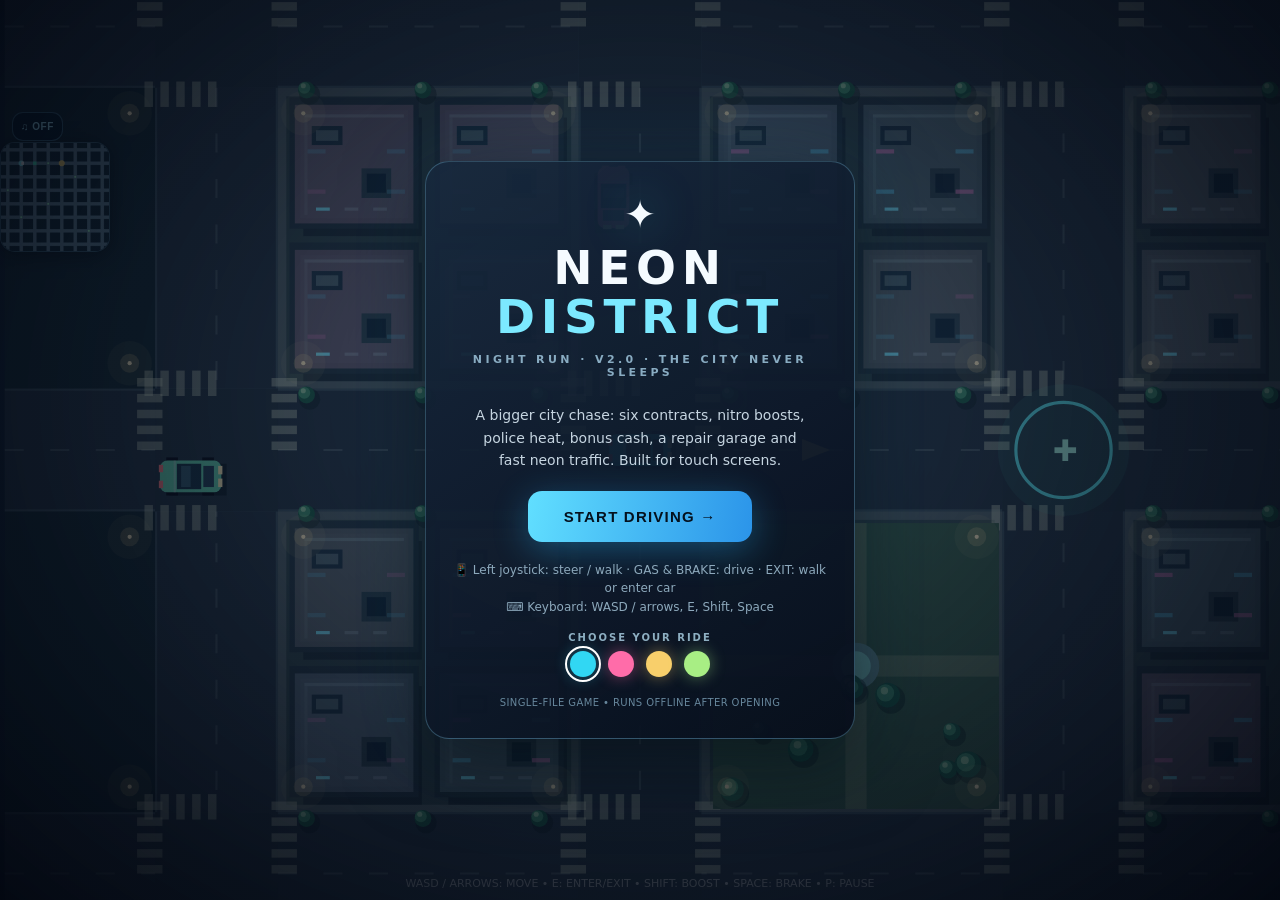
==== arcade/neon-district-v2.html @ 355a5d8c "Add playable Neon District Night Run v2 mobile game" ====
<!DOCTYPE html>
<html lang="en">
<head>
<meta charset="utf-8"><meta name="viewport" content="width=device-width,initial-scale=1,maximum-scale=1,user-scalable=no,viewport-fit=cover"><meta name="theme-color" content="#0a101d">
<title>NEON DISTRICT 2 · NIGHT RUN — Play Online</title>
<style>
:root{--cyan:#7ce9ff;--gold:#ffd27b;--line:rgba(190,230,255,.24)}*{box-sizing:border-box}html,body{margin:0;width:100%;height:100%;overflow:hidden;background:#090f19;color:#f5fbff;font:500 14px system-ui,-apple-system,BlinkMacSystemFont,"Segoe UI",sans-serif;touch-action:none;overscroll-behavior:none}canvas{position:fixed;inset:0;width:100%;height:100%;display:block;touch-action:none}#shade{position:fixed;inset:0;background:radial-gradient(ellipse at 50% 44%,rgba(20,40,70,.33),rgba(2,6,15,.94));z-index:20;display:grid;place-items:center;padding:24px}#panel{width:min(430px,100%);text-align:center;padding:30px 25px;background:linear-gradient(145deg,rgba(23,41,61,.94),rgba(7,14,27,.95));border:1px solid rgba(138,218,255,.27);border-radius:24px;box-shadow:0 20px 80px #0009,0 0 80px #2bbdff1b}#emblem{font-size:39px;filter:drop-shadow(0 0 22px #26d6ff88)}h1{font-size:clamp(32px,6vw,47px);letter-spacing:.12em;margin:6px -8px 2px;line-height:1.05;font-weight:900}h1 span{color:var(--cyan)}#tagline{font-size:11px;letter-spacing:.31em;color:#89acc2;font-weight:800;margin-top:12px}#desc{font-size:14px;line-height:1.6;color:#c6d5e1;margin:25px auto 19px;max-width:340px}.primary{appearance:none;border:0;border-radius:14px;background:linear-gradient(100deg,#61dfff,#2b94e9);color:#04111e;font-weight:900;letter-spacing:.08em;font-size:15px;padding:17px 36px;min-width:210px;box-shadow:0 8px 35px #26b7fd55;cursor:pointer}.primary:active{transform:scale(.98)}#help{font-size:12px;color:#8da9bc;margin:19px auto 0;line-height:1.55}.hidden{display:none!important}#hud{position:fixed;z-index:5;top:max(12px,env(safe-area-inset-top));left:max(12px,env(safe-area-inset-left));right:max(12px,env(safe-area-inset-right));pointer-events:none;display:flex;justify-content:space-between;align-items:flex-start;gap:10px}.glass{background:rgba(7,16,31,.73);border:1px solid rgba(145,207,245,.22);box-shadow:0 5px 25px #0005;backdrop-filter:blur(10px);-webkit-backdrop-filter:blur(10px);border-radius:13px}.hud-left{padding:12px 15px;min-width:195px;max-width:min(340px,70vw)}.tiny{color:#79a5bb;font-size:9px;letter-spacing:.21em;font-weight:900}.mission{font-size:clamp(12px,3vw,16px);font-weight:850;margin-top:6px;letter-spacing:.005em;line-height:1.24}.detail{font-size:11px;color:#c1d3df;margin-top:5px;max-width:330px}.hud-right{display:flex;flex-direction:column;align-items:flex-end;gap:6px}.money{font-size:15px;font-weight:850;padding:10px 12px;white-space:nowrap}.money b{color:#86efb4}.meter{padding:8px 10px;white-space:nowrap;font-size:12px;font-weight:700}.stars{color:#ffca72;letter-spacing:2px}#pause{pointer-events:auto;cursor:pointer;padding:8px 10px;font-size:15px;color:white}.speed{position:fixed;pointer-events:none;z-index:4;left:50%;transform:translateX(-50%);bottom:max(16px,env(safe-area-inset-bottom));padding:8px 14px;text-align:center;min-width:85px}.speed strong{font-weight:900;font-size:21px}.speed small{color:#8cacbd;letter-spacing:.1em}.controls{position:fixed;z-index:8;inset:0;pointer-events:none}#stickWrap{pointer-events:auto;position:absolute;left:max(22px,env(safe-area-inset-left));bottom:calc(max(26px,env(safe-area-inset-bottom)) + 11px);width:clamp(108px,23vw,155px);height:clamp(108px,23vw,155px);border-radius:50%;border:2px solid #9bdcff55;background:radial-gradient(circle,#588caa40 0 20%,#14344e66 63%,#081e3488 100%);box-shadow:inset 0 0 18px #7cdfff15;touch-action:none}#knob{position:absolute;width:42%;height:42%;top:29%;left:29%;border-radius:50%;background:linear-gradient(140deg,#a9edffcc,#4fa3cb88);box-shadow:0 0 20px #4bd2fa44;border:1px solid #d1faff77;transform:translate(0,0);pointer-events:none}.buttons{position:absolute;right:max(18px,env(safe-area-inset-right));bottom:calc(max(23px,env(safe-area-inset-bottom)) + 6px);display:grid;grid-template-columns:repeat(2,69px);grid-template-rows:repeat(2,69px);gap:12px;pointer-events:none}.ctrl{pointer-events:auto;touch-action:none;user-select:none;-webkit-user-select:none;border:1px solid #b0e6ff66;border-radius:50%;background:#142b43d9;color:#eafaff;font-size:11px;letter-spacing:.04em;font-weight:900;box-shadow:inset 0 0 18px #7ee6ff1a,0 6px 20px #0007}.ctrl:active,.ctrl.down{background:#49c3ffba;color:#082033;transform:scale(.95)}#gas{background:linear-gradient(135deg,#66ecaf,#169b83);color:#042b25;grid-column:2;grid-row:2}#brake{grid-column:1;grid-row:2}#act{grid-column:1;grid-row:1}#boost{grid-column:2;grid-row:1;background:#6653aecc}#toast{position:fixed;z-index:11;left:50%;top:28%;transform:translate(-50%,-20px);background:#102945f2;color:#e4faff;border:1px solid #7ddfffb0;border-radius:15px;padding:13px 23px;text-align:center;font-weight:900;font-size:17px;pointer-events:none;opacity:0;transition:opacity .25s,transform .25s;min-width:180px;max-width:86vw;box-shadow:0 12px 45px #000a}#toast.show{opacity:1;transform:translate(-50%,0)}#minimap{position:fixed;z-index:5;right:max(12px,env(safe-area-inset-right));top:calc(max(12px,env(safe-area-inset-top)) + 130px);width:110px;height:110px;background:#0d1d2beb;border:1px solid #86cce961;border-radius:15px;box-shadow:0 3px 20px #0008;pointer-events:none}#credit{font-size:10px;color:#67879c;letter-spacing:.04em;margin-top:20px}.desktopHint{position:fixed;z-index:3;bottom:10px;left:50%;transform:translateX(-50%);color:#fff8;font-size:11px;white-space:nowrap;pointer-events:none}@media(hover:hover) and (pointer:fine){.controls{opacity:.27;transition:opacity .2s}.controls:hover{opacity:1}.desktopHint{display:block}}@media(hover:none){.desktopHint{display:none}}@media(max-height:530px){.hud-left{padding:8px 11px}.detail{display:none}#minimap{width:80px;height:80px;top:80px}.buttons{grid-template-columns:repeat(2,57px);grid-template-rows:repeat(2,57px);gap:9px}#stickWrap{width:110px;height:110px}.speed{bottom:10px}.money{padding:6px 9px}.meter{padding:5px 8px}}@media(max-width:380px){#minimap{width:85px;height:85px}.buttons{grid-template-columns:repeat(2,60px);grid-template-rows:repeat(2,60px)}}

.car-options{margin:16px auto 8px;display:flex;flex-direction:column;align-items:center;gap:8px}.car-options span{font-weight:850;letter-spacing:.2em;color:#8eafc2;font-size:10px}#cars{display:flex;gap:12px;justify-content:center}.car-option{border:3px solid transparent;background:var(--car);width:26px;height:26px;border-radius:50%;cursor:pointer;box-shadow:0 0 16px color-mix(in srgb,var(--car),transparent 55%)}.car-option.selected{outline:2px solid white;outline-offset:3px}#audio{position:fixed;z-index:13;left:max(12px,env(safe-area-inset-left));top:calc(max(12px,env(safe-area-inset-top)) + 100px);background:#071a2acb;color:#a6eaff;border:1px solid #85d9fb66;border-radius:11px;padding:8px;font-size:10px;letter-spacing:.05em;font-weight:900;cursor:pointer}#garageTip{position:fixed;display:none;z-index:6;bottom:max(165px,env(safe-area-inset-bottom));left:50%;transform:translateX(-50%);padding:9px 14px;color:#b6fce9;font-size:11px;font-weight:850;pointer-events:none;white-space:nowrap}.nitro{padding:8px 9px;width:112px}.bar-label{font-size:9px;font-weight:900;display:flex;justify-content:space-between;color:#a9d8fb}.bar-shell{margin-top:5px;width:100%;height:7px;background:#162d42;border-radius:10px;overflow:hidden}#nitrobar{width:100%;height:100%;background:linear-gradient(90deg,#39d8ff,#a394ff);border-radius:10px;box-shadow:0 0 8px #56e5ff66}@media(max-height:530px){#audio{top:70px}.nitro{padding:5px 8px}#garageTip{bottom:110px}}@media(max-width:390px){.hud-left{min-width:150px}.nitro{width:90px}.money{font-size:12px}}
#panel{max-height:calc(100dvh - 26px);overflow:auto;overscroll-behavior:contain}@media(max-height:530px){#shade{padding:8px}#panel{padding:12px 18px;border-radius:16px;width:min(560px,92vw)}#emblem{font-size:20px}h1{font-size:29px;margin:3px 0 0}#tagline{font-size:9px;margin-top:4px}.car-options{margin:6px auto 2px;gap:4px}#desc{font-size:11px;line-height:1.35;margin:7px auto}#help{display:none}#credit{display:none}.primary{padding:10px 26px;min-width:160px;font-size:13px}}
</style>
</head>
<body>
<canvas id="game" aria-label="Top-down playable open city game"></canvas><canvas id="minimap" width="180" height="180" aria-hidden="true"></canvas>
<div id="hud" class="hidden"><div class="glass hud-left"><div class="tiny">⚡ NEON DISTRICT · CHAPTER 01</div><div id="mission" class="mission">Find the first drop</div><div id="detail" class="detail">Follow the glowing waypoint</div></div><div class="hud-right"><div class="glass money">CREDITS <b id="money">$0000</b></div><div class="glass meter">♥ <span id="health">100</span> &nbsp; <span id="wanted" class="stars">☆☆☆</span></div><div class="glass nitro"><div class="bar-label">NITRO <span id="nitrotext">100%</span></div><div class="bar-shell"><div id="nitrobar"></div></div></div><button id="pause" class="glass" title="Pause game">Ⅱ</button></div></div>
<div id="controlArea" class="controls hidden"><div id="stickWrap"><div id="knob"></div></div><div class="buttons"><button class="ctrl" id="act">EXIT</button><button class="ctrl" id="boost">BOOST</button><button class="ctrl" id="brake">BRAKE</button><button class="ctrl" id="gas">GAS</button></div></div>
<div id="speed" class="glass speed hidden"><strong id="speednum">0</strong> <small id="speedunit">KM/H</small></div><div id="toast"></div><div class="glass" id="garageTip">🔧 REPAIR GARAGE · STOP HERE · $125</div><button id="audio" aria-label="Toggle sound">♫ OFF</button>
<div id="shade"><div id="panel"><div id="emblem">✦</div><h1>NEON <span>DISTRICT</span></h1><div id="tagline">NIGHT RUN · V2.0 · THE CITY NEVER SLEEPS</div><div id="desc">A bigger city chase: six contracts, nitro boosts, police heat, bonus cash, a repair garage and fast neon traffic. Built for touch screens.</div><button id="play" class="primary">START DRIVING →</button><div id="help">📱 Left joystick: steer / walk · GAS & BRAKE: drive · EXIT: walk or enter car<br>⌨️ Keyboard: WASD / arrows, E, Shift, Space</div><div class="car-options"><span>CHOOSE YOUR RIDE</span><div id="cars"><button type="button" class="car-option selected" data-car="#31d7f3" style="--car:#31d7f3" aria-label="Cyan car"></button><button type="button" class="car-option" data-car="#ff6ca9" style="--car:#ff6ca9" aria-label="Pink car"></button><button type="button" class="car-option" data-car="#f8cf6b" style="--car:#f8cf6b" aria-label="Gold car"></button><button type="button" class="car-option" data-car="#a8ee84" style="--car:#a8ee84" aria-label="Green car"></button></div></div><div id="credit">SINGLE-FILE GAME • RUNS OFFLINE AFTER OPENING</div></div></div>
<div class="desktopHint">WASD / ARROWS: MOVE • E: ENTER/EXIT • SHIFT: BOOST • SPACE: BRAKE • P: PAUSE</div>
<script>
(()=>{'use strict';
const cv=document.getElementById('game'),ctx=cv.getContext('2d',{alpha:false}),mini=document.getElementById('minimap'),mc=mini.getContext('2d');
const $=id=>document.getElementById(id);const TAU=Math.PI*2,ROAD=116,SPACING=400,WORLD=3200;const clamp=(v,a,b)=>Math.max(a,Math.min(b,v));const dist=(a,b)=>Math.hypot(a.x-b.x,a.y-b.y);const rand=(a,b)=>a+Math.random()*(b-a);
let vw=1,vh=1,dpr=1,playing=false,paused=true,lastTime=0,total=0,toastTimer=0;const cam={x:0,y:0,zoom:1};
function resize(){vw=innerWidth;vh=innerHeight;dpr=Math.min(devicePixelRatio||1,2);cv.width=Math.round(vw*dpr);cv.height=Math.round(vh*dpr);ctx.setTransform(dpr,0,0,dpr,0,0);cam.zoom=clamp(Math.min(vw/660,vh/730),.59,1.05);if(vw>800)cam.zoom=clamp(vh/850,.8,1.2)}
addEventListener('resize',resize,{passive:true});resize();
// The city is a deterministic grid of lots, interchanges and public parks.
let seed=30429;function sr(){seed=(seed*1664525+1013904223)>>>0;return seed/4294967296}const blocks=[],trees=[],lamps=[],parks=[];
for(let i=0;i<7;i++)for(let j=0;j<7;j++){
 const x=256+400*i+13,y=256+400*j+13,wide=270;
 if((i+j*3)%11===4){parks.push({x,y,w:wide,h:wide});for(let t=0;t<10;t++)trees.push({x:x+17+sr()*(wide-34),y:y+17+sr()*(wide-34),r:7+sr()*6});continue}
 for(let a=0;a<2;a++)for(let b=0;b<2;b++){let bx=x+a*137+5,by=y+b*137+5;const w=112,h=112;blocks.push({x:bx,y:by,w,h,ht:40+sr()*90,color:Math.floor(sr()*4),roof:sr(),name:(i+j)%3});}
 for(let a=0;a<3;a++){let xx=x+16+a*110;trees.push({x:xx,y:y-9,r:8});trees.push({x:xx,y:y+wide+9,r:8})}
}
for(let i=0;i<8;i++)for(let j=0;j<8;j++){let x=200+400*i,y=200+400*j;for(let ax of [-82,82])for(let ay of [-82,82])lamps.push({x:x+ax,y:y+ay});}
const player={x:600,y:600,a:0,v:0,foot:false,health:100,credits:0,wanted:0,carColor:'#31d7f3',hitAt:-10,nitro:100,repairAt:-50};
const traffic=[];const colors=['#f7b76f','#8d9dff','#ed639a','#66d5b1','#dae3f3','#b5c9ea'];
for(let i=0;i<27;i++){let vertical=i%2===0,track=Math.floor(sr()*8),lane=(i%4<2?-25:25),dir=(i%4===0||i%4===3)?1:-1;
 traffic.push({x:vertical?200+400*track+lane:sr()*WORLD,y:vertical?sr()*WORLD:200+400*track+lane,vertical,dir,spd:75+sr()*62,color:colors[i%colors.length]});}
const cops=[];let stage=0,missionTimer=0,finished=false;let shakes=0,nightPhase=0;const garage={x:1000,y:600};const cashDrops=[{x:1400,y:600,value:90},{x:2200,y:1000,value:110},{x:1400,y:1800,value:140},{x:600,y:2200,value:140},{x:2600,y:2600,value:200},{x:200,y:1400,value:100}];let audioOn=false,actx=null;function sfx(freq=540,dur=.10,type='sine'){if(!audioOn)return;try{actx=actx||new (window.AudioContext||window.webkitAudioContext)();const o=actx.createOscillator(),g=actx.createGain();o.type=type;o.frequency.setValueAtTime(freq,actx.currentTime);o.frequency.exponentialRampToValueAtTime(Math.max(60,freq*.65),actx.currentTime+dur);g.gain.setValueAtTime(.07,actx.currentTime);g.gain.exponentialRampToValueAtTime(.001,actx.currentTime+dur);o.connect(g);g.connect(actx.destination);o.start();o.stop(actx.currentTime+dur)}catch(e){audioOn=false}}
const tasks=[
 {x:1800,y:600,title:'01 · THE FIRST DROP',description:'Reach the glowing package · +$250',reward:250},
 {x:2600,y:1800,title:'02 · CROSS-TOWN RUN',description:'Drive to the eastern exchange · +$500',reward:500},
 {x:1000,y:2600,title:'03 · HOT DELIVERY',description:'Police alerted! Reach the south docks · +$1,000',reward:1000},
 {x:200,y:1800,title:'04 · UNDER THE RADAR',description:'Cut across town and evade patrols · +$900',reward:900},
 {x:2600,y:2600,title:'05 · FINAL PICKUP',description:'Risky late-night cargo · +$1,500',reward:1500},
 {x:600,y:600,title:'06 · HOME SAFE',description:'Bring everything back to your safehouse · +$2,500',reward:2500}
];
const input={x:0,y:0,gas:false,brake:false,boost:false,act:false};const keys={};let stickPointer=null;
function steer(){return clamp(input.x+Number(!!(keys.d||keys.ArrowRight))-Number(!!(keys.a||keys.ArrowLeft)),-1,1)}
function forward(){return clamp(-input.y+Number(!!(keys.w||keys.ArrowUp))-Number(!!(keys.s||keys.ArrowDown)),-1,1)}
function interact(){if(!playing||paused||finished)return;if(!player.foot){if(Math.abs(player.v)>50){showToast('Slow down to exit the car');return}player.foot=true;player.x=clamp(player.x+Math.cos(player.a+Math.PI/2)*37,12,WORLD-12);player.y=clamp(player.y+Math.sin(player.a+Math.PI/2)*37,12,WORLD-12);showToast('Walking mode · press ENTER to drive')}else{if(dist(player,parkedCar)<75){player.foot=false;player.x=parkedCar.x;player.y=parkedCar.y;player.a=parkedCar.a;player.v=0;showToast('Back behind the wheel')}else showToast('Move closer to your car')}}
const parkedCar={x:player.x,y:player.y,a:player.a};
function bindHold(id,key){const el=$(id);el.addEventListener('pointerdown',e=>{e.preventDefault();el.setPointerCapture(e.pointerId);input[key]=true;el.classList.add('down')});for(const evt of ['pointerup','pointercancel','lostpointercapture'])el.addEventListener(evt,()=>{input[key]=false;el.classList.remove('down')})}
bindHold('gas','gas');bindHold('brake','brake');bindHold('boost','boost');$('act').addEventListener('pointerdown',e=>{e.preventDefault();interact()});document.querySelectorAll('.car-option').forEach(b=>b.addEventListener('click',()=>{player.carColor=b.dataset.car;document.querySelectorAll('.car-option').forEach(x=>x.classList.toggle('selected',x===b));sfx(780,.08)}));$('audio').addEventListener('click',()=>{audioOn=!audioOn;$('audio').textContent=audioOn?'♫ ON':'♫ OFF';if(audioOn)sfx(740,.12)});
const stick=$('stickWrap'),knob=$('knob');function updateStick(e){let rect=stick.getBoundingClientRect(),rx=(e.clientX-(rect.left+rect.width/2))/(rect.width*.34),ry=(e.clientY-(rect.top+rect.height/2))/(rect.height*.34),m=Math.max(1,Math.hypot(rx,ry));input.x=rx/m;input.y=ry/m;knob.style.transform=`translate(${input.x*rect.width*.28}px,${input.y*rect.height*.28}px)`}
stick.addEventListener('pointerdown',e=>{e.preventDefault();stickPointer=e.pointerId;stick.setPointerCapture(e.pointerId);updateStick(e)});stick.addEventListener('pointermove',e=>{if(stickPointer===e.pointerId)updateStick(e)});function releaseStick(e){if(stickPointer!==e.pointerId)return;stickPointer=null;input.x=input.y=0;knob.style.transform='translate(0,0)'}stick.addEventListener('pointerup',releaseStick);stick.addEventListener('pointercancel',releaseStick);stick.addEventListener('lostpointercapture',releaseStick);
addEventListener('keydown',e=>{if(['ArrowDown','ArrowUp','ArrowLeft','ArrowRight','Space'].includes(e.code))e.preventDefault();if(!keys[e.key]&&(e.key.toLowerCase()==='e'))interact();if(!keys[e.key]&&(e.key.toLowerCase()==='p'||e.key==='Escape'))togglePause();keys[e.key]=true;keys[e.key.toLowerCase()]=true});addEventListener('keyup',e=>{keys[e.key]=false;keys[e.key.toLowerCase()]=false});addEventListener('blur',()=>{for(let key in keys)keys[key]=false;input.gas=input.brake=input.boost=false;document.querySelectorAll('.ctrl').forEach(x=>x.classList.remove('down'))});
function showToast(s){const t=$('toast');t.textContent=s;t.classList.add('show');toastTimer=2.5}
function setPanel(title,desc,button){$('shade').classList.remove('hidden');$('panel').querySelector('h1').innerHTML=title;$('desc').textContent=desc;$('play').textContent=button;}
function togglePause(){if(!playing||finished)return;paused=!paused;if(paused){setPanel('CITY <span>PAUSED</span>','Take a break. Your city is right where you left it.','RESUME →')}else $('shade').classList.add('hidden')}
$('pause').addEventListener('click',togglePause);$('play').addEventListener('click',()=>{if(!playing||finished){reset()}paused=false;playing=true;$('shade').classList.add('hidden');$('hud').classList.remove('hidden');$('controlArea').classList.remove('hidden');$('speed').classList.remove('hidden');showToast('Night Run! Grab cash, avoid cops, follow the beacon');sfx(880,.12);lastTime=performance.now()});
function reset(){Object.assign(player,{x:600,y:600,a:0,v:0,foot:false,health:100,credits:0,wanted:0,hitAt:-10,nitro:100,repairAt:-50});cashDrops.forEach(c=>c.taken=false);Object.assign(parkedCar,{x:600,y:600,a:0});stage=0;finished=false;missionTimer=0;total=0;cops.length=0;refreshHUD()}
function rectHit(x,y,r=13){if(x<16||y<16||x>WORLD-16||y>WORLD-16)return true;for(const b of blocks)if(x+r>b.x&&x-r<b.x+b.w&&y+r>b.y&&y-r<b.y+b.h)return true;return false}
function moveEntity(o,nx,ny,r){const movedX=!rectHit(nx,o.y,r),movedY=!rectHit(movedX?nx:o.x,ny,r);if(movedX)o.x=nx;if(movedY)o.y=ny;return movedX&&movedY}
function hit(dmg){if(total-player.hitAt<1.6)return;player.hitAt=total;player.health=Math.max(0,player.health-dmg);player.wanted=Math.max(player.wanted,1);shakes=10;showToast('Collision! −'+dmg+' health');sfx(130,.22,'sawtooth');if(navigator.vibrate)navigator.vibrate(60);if(player.health<=0)endGame(false)}
function callCops(){if(cops.length)return;for(let i=0;i<3;i++){let a=(i/3)*TAU+2,cx=clamp(player.x+Math.cos(a)*350,70,WORLD-70),cy=clamp(player.y+Math.sin(a)*350,70,WORLD-70);cops.push({x:cx,y:cy,a:a+Math.PI,v:0,blink:i})}showToast('🚨 Patrols are searching for you!')}
function wrapAngle(a){return Math.atan2(Math.sin(a),Math.cos(a))}
function update(dt){total+=dt;if(toastTimer>0){toastTimer-=dt;if(toastTimer<=0)$('toast').classList.remove('show')}
 const boost=(input.boost||keys.Shift)&&!player.foot&&player.nitro>2;const accel=boost?890:540;if(boost){player.nitro=Math.max(0,player.nitro-34*dt)}else{player.nitro=Math.min(100,player.nitro+10*dt)}
 if(!player.foot){
  let fwd=(input.gas?1:0)-(input.brake?1:0)+(keys.w||keys.ArrowUp?1:0)-(keys.s||keys.ArrowDown?1:0);fwd=clamp(fwd,-1,1);
  if(fwd!==0)player.v+=fwd*accel*dt;else player.v*=Math.exp(-2.4*dt);
  if(keys[' ']||keys.Space){player.v*=Math.exp(-7*dt)}
  player.v=clamp(player.v,-210,boost?760:540);if(Math.abs(player.v)<1)player.v=0;
  let steerAmount=steer();player.a+=steerAmount*clamp(Math.abs(player.v)/140,.0,1)*2.1*dt*(player.v>=0?1:-1);
  const before={x:player.x,y:player.y};let ok=moveEntity(player,player.x+Math.cos(player.a)*player.v*dt,player.y+Math.sin(player.a)*player.v*dt,19);
  if(!ok){if(Math.abs(player.v)>135)hit(Math.min(28,Math.ceil(Math.abs(player.v)/23)));player.v*=-.16}
  parkedCar.x=player.x;parkedCar.y=player.y;parkedCar.a=player.a;
 }else{
  let dx=steer(),dy=forward(),m=Math.hypot(dx,dy);if(m>1){dx/=m;dy/=m}let pace=(keys.Shift?265:185)*dt;moveEntity(player,player.x+dx*pace,player.y-dy*pace,10);if(m>.12)player.a=Math.atan2(-dy,dx);
 }
 for(const car of traffic){const v=car.spd*dt*car.dir;if(car.vertical){car.y+=v;if(car.y>WORLD+60)car.y=-60;if(car.y<-60)car.y=WORLD+60}else{car.x+=v;if(car.x>WORLD+60)car.x=-60;if(car.x<-60)car.x=WORLD+60}if(dist(player,car)<(player.foot?23:35)){if(!player.foot){player.v*=.64;player.wanted=Math.min(3,player.wanted+1);hit(10)}else{hit(8)}}}
 // Patrol cars follow the road network approximately, with a limited steering rate.
 if(player.wanted>0){missionTimer+=dt;if(stage>=2||player.wanted>=2)callCops();for(const cp of cops){let da=Math.atan2(player.y-cp.y,player.x-cp.x),angleDiff=wrapAngle(da-cp.a);cp.a+=clamp(angleDiff,-1.6*dt,1.6*dt);cp.v=clamp(cp.v+320*dt,0,340);let nx=cp.x+Math.cos(cp.a)*cp.v*dt,ny=cp.y+Math.sin(cp.a)*cp.v*dt; if(!moveEntity(cp,nx,ny,17)){cp.a+=.9;cp.v*=.6}if(dist(player,cp)<38){hit(9);player.v*=.76} }
  if(stage!==2&&missionTimer>18){player.wanted=Math.max(0,player.wanted-1);missionTimer=0;if(!player.wanted)cops.length=0}
 }
 const task=tasks[stage];if(task&&dist(player,task)<(player.foot?60:85)){
   if(stage===2){player.wanted=Math.max(2,player.wanted);if(cops.length===0)callCops()}
   player.credits+=task.reward;stage++;missionTimer=0;
   if(stage===2){player.wanted=2;callCops()}
   showToast('✓ DELIVERY COMPLETE · +$'+task.reward.toLocaleString());if(navigator.vibrate)navigator.vibrate([35,45,35]);
   sfx(920,.20);if(stage>=tasks.length){endGame(true)}
 }
 // Extra cash pickups and the automatic repair stop are intentionally on reachable roads.
 for(const drop of cashDrops){if(!drop.taken&&dist(player,drop)<45){drop.taken=true;player.credits+=drop.value;showToast('BONUS CASH +$'+drop.value);sfx(1200,.16)}}
 const atGarage=dist(player,garage)<85&&!player.foot;const garageTip=$('garageTip');garageTip.style.display=atGarage&&player.health<95?'block':'none';if(atGarage&&Math.abs(player.v)<33&&player.health<95&&total-player.repairAt>15){if(player.credits>=125){player.credits-=125;player.health=Math.min(100,player.health+45);player.nitro=100;player.repairAt=total;showToast('🔧 REPAIRED +45 HP · NITRO REFILLED');sfx(850,.25)}else if(total-player.repairAt>40){player.repairAt=total;showToast('Repair costs $125 · earn more credits')}}
 // Smooth-follow camera, biased slightly in the travel direction.
 let ahead=player.foot?0:Math.min(95,Math.abs(player.v)*.2),tx=player.x+Math.cos(player.a)*ahead,ty=player.y+Math.sin(player.a)*ahead;
 cam.x+=(tx-cam.x)*Math.min(1,5*dt);cam.y+=(ty-cam.y)*Math.min(1,5*dt);
 refreshHUD();
}
function endGame(win){finished=true;paused=true;sfx(win?900:120,.50);try{const best=Number(localStorage.getItem('neondistrict_best')||0);if(player.credits>best)localStorage.setItem('neondistrict_best',String(player.credits))}catch(e){}setPanel(win?'MISSION <span>COMPLETE</span>':'CAR <span>WRECKED</span>',win?'You finished all six city jobs and earned $'+player.credits.toLocaleString()+'. Night Run completed!':'The chase caught up with you. You collected $'+player.credits.toLocaleString()+' before the run ended.','PLAY AGAIN →');$('hud').classList.add('hidden');$('controlArea').classList.add('hidden');$('speed').classList.add('hidden')}
function refreshHUD(){const t=tasks[stage];$('mission').textContent=t?t.title:'ALL MISSIONS COMPLETE';$('detail').textContent=t?t.description:'';$('money').textContent='$'+player.credits.toLocaleString().padStart(4,'0');$('health').textContent=player.health;$('wanted').textContent='★'.repeat(player.wanted)+'☆'.repeat(3-player.wanted);$('speednum').textContent=player.foot?'WALK':Math.round(Math.abs(player.v)*.3);$('speedunit').textContent=player.foot?'MODE':'KM/H';$('nitrobar').style.width=player.nitro.toFixed(1)+'%';$('nitrotext').textContent=Math.round(player.nitro)+'%';$('act').textContent=player.foot?'ENTER':'EXIT'}
function view(){ctx.setTransform(dpr,0,0,dpr,0,0);ctx.fillStyle='#142536';ctx.fillRect(0,0,vw,vh);ctx.translate(vw/2+(shakes?Math.sin(total*44)*shakes:0),vh/2+(shakes?Math.cos(total*39)*shakes:0));shakes=Math.max(0,shakes-.7);ctx.scale(cam.zoom,cam.zoom);ctx.translate(-cam.x,-cam.y)}
function visible(x,y,w=0,h=0,pad=200){let rx=(vw/2)/cam.zoom+pad,ry=(vh/2)/cam.zoom+pad;return x+w>cam.x-rx&&x<cam.x+rx&&y+h>cam.y-ry&&y<cam.y+ry}
function box(x,y,w,h,col){ctx.fillStyle=col;ctx.fillRect(x,y,w,h)}
function poly(points,color){ctx.fillStyle=color;ctx.beginPath();ctx.moveTo(points[0][0],points[0][1]);for(let i=1;i<points.length;i++)ctx.lineTo(points[i][0],points[i][1]);ctx.closePath();ctx.fill()}
function circle(x,y,r,c){ctx.beginPath();ctx.arc(x,y,r,0,TAU);ctx.fillStyle=c;ctx.fill()}
function background(){box(0,0,WORLD,WORLD,'#172d36');
 // Block-shaped pavement between arterial roads.
 for(let i=0;i<7;i++)for(let j=0;j<7;j++){let bx=257+400*i,by=257+400*j;if(!visible(bx,by,287,287))continue;box(bx,by,287,287,'#53656c');box(bx+9,by+9,269,269,'#344b51')}
 for(let i=0;i<8;i++){let x=200+400*i,y=x;if(visible(x-ROAD/2,0,ROAD,WORLD))box(x-ROAD/2,0,ROAD,WORLD,'#283847');if(visible(0,y-ROAD/2,WORLD,ROAD))box(0,y-ROAD/2,WORLD,ROAD,'#283847');
 ctx.strokeStyle='#8ea3aa4b';ctx.lineWidth=2;ctx.setLineDash([18,25]);if(visible(x-ROAD/2,0,ROAD,WORLD)){ctx.beginPath();ctx.moveTo(x,0);ctx.lineTo(x,WORLD);ctx.stroke()}if(visible(0,y-ROAD/2,WORLD,ROAD)){ctx.beginPath();ctx.moveTo(0,y);ctx.lineTo(WORLD,y);ctx.stroke()}ctx.setLineDash([]);
 // Road shoulders
 if(visible(x-ROAD/2,0,ROAD,WORLD)){box(x-ROAD/2,0,2,WORLD,'#7da0aa44');box(x+ROAD/2-2,0,2,WORLD,'#7da0aa44')}if(visible(0,y-ROAD/2,WORLD,ROAD)){box(0,y-ROAD/2,WORLD,2,'#7da0aa44');box(0,y+ROAD/2-2,WORLD,2,'#7da0aa44')}
 }
 for(let i=0;i<8;i++)for(let j=0;j<8;j++){let x=200+400*i,y=200+400*j;if(!visible(x-100,y-100,200,200))continue;
 box(x-ROAD/2,y-ROAD/2,ROAD,ROAD,'#263744');for(let k=-2;k<=2;k++){box(x-38+k*15,y-75,8,24,'#d9e4cc6b');box(x-38+k*15,y+52,8,24,'#d9e4cc6b');box(x-75,y-38+k*15,24,8,'#d9e4cc6b');box(x+52,y-38+k*15,24,8,'#d9e4cc6b')}
 }
 for(const park of parks){if(!visible(park.x,park.y,park.w,park.h))continue;box(park.x,park.y,park.w,park.h,'#3a604e');box(park.x+park.w/2-10,park.y,20,park.h,'#91a18466');box(park.x,park.y+park.h/2-10,park.w,20,'#91a18466');circle(park.x+park.w/2,park.y+park.h/2,22,'#69969c');circle(park.x+park.w/2,park.y+park.h/2,14,'#8bdad4')}
 for(const b of blocks){if(!visible(b.x,b.y,b.w,b.h))continue;const roof=['#546778','#656073','#58646d','#4d6571'][b.color];box(b.x+8,b.y+12,b.w,b.h,'#0b182a77');box(b.x-5,b.y-7,b.w+10,b.h+12,'#283c49');box(b.x,b.y,b.w,b.h,roof);box(b.x+5,b.y+5,b.w-10,b.h-10,'#a5c7d70d');box(b.x+9,b.y+9,b.w-18,3,'#c9f5ff33');box(b.x+9,b.y+12,3,b.h-20,'#c9f5ff18');
 // Detailed rooftop systems and ventilation boxes.
 box(b.x+16,b.y+20,29,18,'#233b4d');box(b.x+20,b.y+24,21,10,'#9cb7b966');box(b.x+63,b.y+60,28,28,'#334a57');box(b.x+68,b.y+65,18,18,'#172f41');
 for(let k=0;k<3;k++)box(b.x+20+k*27,b.y+b.h-15,13,3,k===0?'#7fe8ff':'#a2b9ca63');const glow=(Math.sin(total*.6+b.x*.01+b.y*.004)+1)/2;for(let k=0;k<4;k++){const c=(k+b.color)%3===0?'#f68cd6':'#67d7ff';box(b.x+12+(k%2)*75,b.y+42+Math.floor(k/2)*38,17,4,c+(glow>.45?'99':'44'))}}
 for(const t of trees){if(!visible(t.x-30,t.y-30,60,60))continue;circle(t.x+3,t.y+4,t.r+2,'#091e2266');circle(t.x,t.y,t.r,'#1e604c');circle(t.x-2,t.y-2,t.r*.7,'#419271');circle(t.x-3,t.y-4,t.r*.3,'#8ec6a0')}
 for(const l of lamps){if(!visible(l.x-35,l.y-35,70,70))continue;circle(l.x,l.y,21,'#ffe7a312');circle(l.x,l.y,9,'#ffe5a33b');circle(l.x,l.y,2,'#ffefc5')}
 }
function car(x,y,a,color,police=false,scale=1){if(!visible(x-55,y-55,110,110))return;ctx.save();ctx.translate(x,y);ctx.rotate(a);ctx.scale(scale,scale);
 ctx.fillStyle='#07131c8c';ctx.fillRect(-20,-12,54,30);ctx.fillStyle='#090e1a';ctx.fillRect(-23,-18,11,9);ctx.fillRect(11,-18,11,9);ctx.fillRect(-23,9,11,9);ctx.fillRect(11,9,11,9);
 ctx.fillStyle=color;ctx.beginPath();ctx.roundRect(-29,-15,58,30,7);ctx.fill();box(-13,-12,23,24,'#1b3548');box(-9,-10,9,20,'#365d72');box(12,-10,10,20,'#27445b');box(26,-10,4,8,'#fff2be');box(26,2,4,8,'#fff2be');box(-30,-11,4,7,'#fb7c82');box(-30,4,4,7,'#fb7c82');box(-16,-15,2,30,'#c7d6df66');if(police){box(-6,-17,6,5,'#ff315b');box(0,-17,6,5,'#4eaaff');if(Math.floor(total*7)%2){circle(0,-18,22,'#fc385526')}else circle(0,-18,22,'#63baff27')}
 ctx.restore()}
function man(x,y,a){if(!visible(x-20,y-20,40,40))return;ctx.save();ctx.translate(x,y);ctx.rotate(a);circle(1,2,8,'#03172588');circle(0,0,7,'#f5b66a');circle(4,0,4,'#74eeae');box(-3,-2,7,4,'#183e4e');ctx.restore()}
function waypoint(t){if(!t)return;let bounce=Math.sin(total*3)*8;circle(t.x,t.y,36,'#ffd36f16');ctx.strokeStyle='#ffd26a';ctx.lineWidth=3;ctx.beginPath();ctx.arc(t.x,t.y,35+Math.sin(total*3)*3,0,TAU);ctx.stroke();circle(t.x,t.y,10,'#ffda7a');circle(t.x,t.y,5,'#ffffff');ctx.save();ctx.translate(t.x,t.y-53+bounce);poly([[-12,-20],[12,-20],[12,0],[0,12],[-12,0]],'#ffd47f');ctx.restore()}
function render(){view();background();for(const drop of cashDrops){if(!drop.taken&&visible(drop.x-30,drop.y-30,60,60)){circle(drop.x,drop.y,21+Math.sin(total*4)*3,'#76ffc633');circle(drop.x,drop.y,9,'#a5ffcc');circle(drop.x,drop.y,4,'#fffbe3')}}circle(garage.x,garage.y,62,'#55f3dd16');ctx.strokeStyle='#60ecf4';ctx.lineWidth=3;ctx.beginPath();ctx.arc(garage.x,garage.y,45,0,TAU);ctx.stroke();ctx.font='bold 28px system-ui';ctx.fillStyle='#b0ffeb';ctx.fillText('✚',garage.x-10,garage.y+10);for(const t of traffic){car(t.x,t.y,t.vertical?(t.dir>0?Math.PI/2:-Math.PI/2):(t.dir>0?0:Math.PI),t.color)}for(const cp of cops)car(cp.x,cp.y,cp.a,'#e5eefa',true);
 waypoint(tasks[stage]);if(player.foot){car(parkedCar.x,parkedCar.y,parkedCar.a,player.carColor);man(player.x,player.y,player.a)}else{car(player.x,player.y,player.a,player.carColor)}
 ctx.setTransform(dpr,0,0,dpr,0,0); // draw screen-space navigational pointer
 const t=tasks[stage];if(t){const sx=(t.x-cam.x)*cam.zoom+vw/2,sy=(t.y-cam.y)*cam.zoom+vh/2;if(sx<55||sx>vw-55||sy<135||sy>vh-100){let angle=Math.atan2(sy-vh/2,sx-vw/2),radius=Math.min(vw*.31,vh*.3,170),ax=vw/2+Math.cos(angle)*radius,ay=vh/2+Math.sin(angle)*radius;ctx.save();ctx.translate(ax,ay);ctx.rotate(angle);poly([[20,0],[-8,-11],[-8,11]],'#ffd474');ctx.restore()}}
 drawMap();}
function drawMap(){mc.clearRect(0,0,180,180);mc.fillStyle='#132a35';mc.fillRect(0,0,180,180);let scale=180/WORLD;mc.strokeStyle='#658496';mc.lineWidth=6;for(let i=0;i<8;i++){let n=(200+400*i)*scale;mc.beginPath();mc.moveTo(n,0);mc.lineTo(n,180);mc.stroke();mc.beginPath();mc.moveTo(0,n);mc.lineTo(180,n);mc.stroke()}const task=tasks[stage];if(task){mc.fillStyle='#ffdd76';mc.beginPath();mc.arc(task.x*scale,task.y*scale,5,0,TAU);mc.fill()}mc.fillStyle='#50f5c9';mc.fillRect(garage.x*scale-3,garage.y*scale-3,6,6);for(const drop of cashDrops){if(!drop.taken){mc.fillStyle='#a3ffc6';mc.fillRect(drop.x*scale-1.5,drop.y*scale-1.5,3,3)}}for(const cp of cops){mc.fillStyle='#ff526b';mc.fillRect(cp.x*scale-2,cp.y*scale-2,4,4)}mc.fillStyle='#8af3ff';mc.beginPath();mc.arc(player.x*scale,player.y*scale,4.5,0,TAU);mc.fill();mc.strokeStyle='white';mc.beginPath();mc.moveTo(player.x*scale,player.y*scale);mc.lineTo((player.x+Math.cos(player.a)*75)*scale,(player.y+Math.sin(player.a)*75)*scale);mc.stroke()}
document.addEventListener('visibilitychange',()=>{if(document.hidden&&playing&&!paused)togglePause()});
function frame(t){let dt=Math.min(.05,Math.max(0,(t-lastTime)/1000));lastTime=t;if(playing&&!paused)update(dt);if(playing)render();else if(!playing){cam.x=player.x;cam.y=player.y;render()}requestAnimationFrame(frame)}
requestAnimationFrame(frame);
// Reveal a useful error message instead of trapping the player in a frozen screen.
addEventListener('error',event=>{console.error('Neon District error:',event.error||event.message)});
})();
</script>
</body></html>
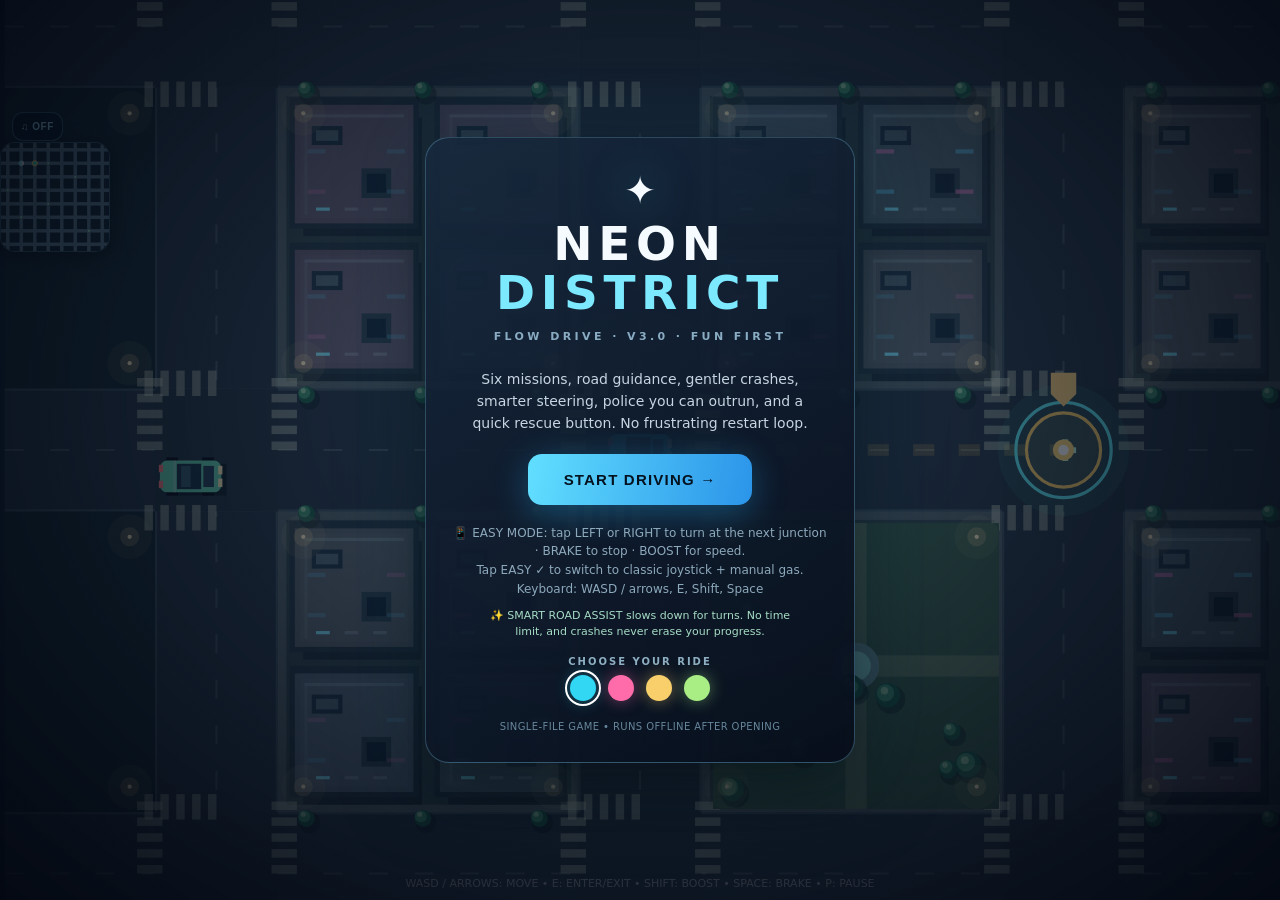
==== commit fb9c223b: "Improve Neon District with Flow Drive assisted one-tap cornering, balance and rescue" ====
--- a/arcade/neon-district-v2.html
+++ b/arcade/neon-district-v2.html
@@ -2,20 +2,32 @@
 <html lang="en">
 <head>
 <meta charset="utf-8"><meta name="viewport" content="width=device-width,initial-scale=1,maximum-scale=1,user-scalable=no,viewport-fit=cover"><meta name="theme-color" content="#0a101d">
-<title>NEON DISTRICT 2 · NIGHT RUN — Play Online</title>
+<title>NEON DISTRICT 3 · FLOW DRIVE — Play Online</title>
 <style>
 :root{--cyan:#7ce9ff;--gold:#ffd27b;--line:rgba(190,230,255,.24)}*{box-sizing:border-box}html,body{margin:0;width:100%;height:100%;overflow:hidden;background:#090f19;color:#f5fbff;font:500 14px system-ui,-apple-system,BlinkMacSystemFont,"Segoe UI",sans-serif;touch-action:none;overscroll-behavior:none}canvas{position:fixed;inset:0;width:100%;height:100%;display:block;touch-action:none}#shade{position:fixed;inset:0;background:radial-gradient(ellipse at 50% 44%,rgba(20,40,70,.33),rgba(2,6,15,.94));z-index:20;display:grid;place-items:center;padding:24px}#panel{width:min(430px,100%);text-align:center;padding:30px 25px;background:linear-gradient(145deg,rgba(23,41,61,.94),rgba(7,14,27,.95));border:1px solid rgba(138,218,255,.27);border-radius:24px;box-shadow:0 20px 80px #0009,0 0 80px #2bbdff1b}#emblem{font-size:39px;filter:drop-shadow(0 0 22px #26d6ff88)}h1{font-size:clamp(32px,6vw,47px);letter-spacing:.12em;margin:6px -8px 2px;line-height:1.05;font-weight:900}h1 span{color:var(--cyan)}#tagline{font-size:11px;letter-spacing:.31em;color:#89acc2;font-weight:800;margin-top:12px}#desc{font-size:14px;line-height:1.6;color:#c6d5e1;margin:25px auto 19px;max-width:340px}.primary{appearance:none;border:0;border-radius:14px;background:linear-gradient(100deg,#61dfff,#2b94e9);color:#04111e;font-weight:900;letter-spacing:.08em;font-size:15px;padding:17px 36px;min-width:210px;box-shadow:0 8px 35px #26b7fd55;cursor:pointer}.primary:active{transform:scale(.98)}#help{font-size:12px;color:#8da9bc;margin:19px auto 0;line-height:1.55}.hidden{display:none!important}#hud{position:fixed;z-index:5;top:max(12px,env(safe-area-inset-top));left:max(12px,env(safe-area-inset-left));right:max(12px,env(safe-area-inset-right));pointer-events:none;display:flex;justify-content:space-between;align-items:flex-start;gap:10px}.glass{background:rgba(7,16,31,.73);border:1px solid rgba(145,207,245,.22);box-shadow:0 5px 25px #0005;backdrop-filter:blur(10px);-webkit-backdrop-filter:blur(10px);border-radius:13px}.hud-left{padding:12px 15px;min-width:195px;max-width:min(340px,70vw)}.tiny{color:#79a5bb;font-size:9px;letter-spacing:.21em;font-weight:900}.mission{font-size:clamp(12px,3vw,16px);font-weight:850;margin-top:6px;letter-spacing:.005em;line-height:1.24}.detail{font-size:11px;color:#c1d3df;margin-top:5px;max-width:330px}.hud-right{display:flex;flex-direction:column;align-items:flex-end;gap:6px}.money{font-size:15px;font-weight:850;padding:10px 12px;white-space:nowrap}.money b{color:#86efb4}.meter{padding:8px 10px;white-space:nowrap;font-size:12px;font-weight:700}.stars{color:#ffca72;letter-spacing:2px}#pause{pointer-events:auto;cursor:pointer;padding:8px 10px;font-size:15px;color:white}.speed{position:fixed;pointer-events:none;z-index:4;left:50%;transform:translateX(-50%);bottom:max(16px,env(safe-area-inset-bottom));padding:8px 14px;text-align:center;min-width:85px}.speed strong{font-weight:900;font-size:21px}.speed small{color:#8cacbd;letter-spacing:.1em}.controls{position:fixed;z-index:8;inset:0;pointer-events:none}#stickWrap{pointer-events:auto;position:absolute;left:max(22px,env(safe-area-inset-left));bottom:calc(max(26px,env(safe-area-inset-bottom)) + 11px);width:clamp(108px,23vw,155px);height:clamp(108px,23vw,155px);border-radius:50%;border:2px solid #9bdcff55;background:radial-gradient(circle,#588caa40 0 20%,#14344e66 63%,#081e3488 100%);box-shadow:inset 0 0 18px #7cdfff15;touch-action:none}#knob{position:absolute;width:42%;height:42%;top:29%;left:29%;border-radius:50%;background:linear-gradient(140deg,#a9edffcc,#4fa3cb88);box-shadow:0 0 20px #4bd2fa44;border:1px solid #d1faff77;transform:translate(0,0);pointer-events:none}.buttons{position:absolute;right:max(18px,env(safe-area-inset-right));bottom:calc(max(23px,env(safe-area-inset-bottom)) + 6px);display:grid;grid-template-columns:repeat(2,69px);grid-template-rows:repeat(2,69px);gap:12px;pointer-events:none}.ctrl{pointer-events:auto;touch-action:none;user-select:none;-webkit-user-select:none;border:1px solid #b0e6ff66;border-radius:50%;background:#142b43d9;color:#eafaff;font-size:11px;letter-spacing:.04em;font-weight:900;box-shadow:inset 0 0 18px #7ee6ff1a,0 6px 20px #0007}.ctrl:active,.ctrl.down{background:#49c3ffba;color:#082033;transform:scale(.95)}#gas{background:linear-gradient(135deg,#66ecaf,#169b83);color:#042b25;grid-column:2;grid-row:2}#brake{grid-column:1;grid-row:2}#act{grid-column:1;grid-row:1}#boost{grid-column:2;grid-row:1;background:#6653aecc}#toast{position:fixed;z-index:11;left:50%;top:28%;transform:translate(-50%,-20px);background:#102945f2;color:#e4faff;border:1px solid #7ddfffb0;border-radius:15px;padding:13px 23px;text-align:center;font-weight:900;font-size:17px;pointer-events:none;opacity:0;transition:opacity .25s,transform .25s;min-width:180px;max-width:86vw;box-shadow:0 12px 45px #000a}#toast.show{opacity:1;transform:translate(-50%,0)}#minimap{position:fixed;z-index:5;right:max(12px,env(safe-area-inset-right));top:calc(max(12px,env(safe-area-inset-top)) + 130px);width:110px;height:110px;background:#0d1d2beb;border:1px solid #86cce961;border-radius:15px;box-shadow:0 3px 20px #0008;pointer-events:none}#credit{font-size:10px;color:#67879c;letter-spacing:.04em;margin-top:20px}.desktopHint{position:fixed;z-index:3;bottom:10px;left:50%;transform:translateX(-50%);color:#fff8;font-size:11px;white-space:nowrap;pointer-events:none}@media(hover:hover) and (pointer:fine){.controls{opacity:.27;transition:opacity .2s}.controls:hover{opacity:1}.desktopHint{display:block}}@media(hover:none){.desktopHint{display:none}}@media(max-height:530px){.hud-left{padding:8px 11px}.detail{display:none}#minimap{width:80px;height:80px;top:80px}.buttons{grid-template-columns:repeat(2,57px);grid-template-rows:repeat(2,57px);gap:9px}#stickWrap{width:110px;height:110px}.speed{bottom:10px}.money{padding:6px 9px}.meter{padding:5px 8px}}@media(max-width:380px){#minimap{width:85px;height:85px}.buttons{grid-template-columns:repeat(2,60px);grid-template-rows:repeat(2,60px)}}
 
 .car-options{margin:16px auto 8px;display:flex;flex-direction:column;align-items:center;gap:8px}.car-options span{font-weight:850;letter-spacing:.2em;color:#8eafc2;font-size:10px}#cars{display:flex;gap:12px;justify-content:center}.car-option{border:3px solid transparent;background:var(--car);width:26px;height:26px;border-radius:50%;cursor:pointer;box-shadow:0 0 16px color-mix(in srgb,var(--car),transparent 55%)}.car-option.selected{outline:2px solid white;outline-offset:3px}#audio{position:fixed;z-index:13;left:max(12px,env(safe-area-inset-left));top:calc(max(12px,env(safe-area-inset-top)) + 100px);background:#071a2acb;color:#a6eaff;border:1px solid #85d9fb66;border-radius:11px;padding:8px;font-size:10px;letter-spacing:.05em;font-weight:900;cursor:pointer}#garageTip{position:fixed;display:none;z-index:6;bottom:max(165px,env(safe-area-inset-bottom));left:50%;transform:translateX(-50%);padding:9px 14px;color:#b6fce9;font-size:11px;font-weight:850;pointer-events:none;white-space:nowrap}.nitro{padding:8px 9px;width:112px}.bar-label{font-size:9px;font-weight:900;display:flex;justify-content:space-between;color:#a9d8fb}.bar-shell{margin-top:5px;width:100%;height:7px;background:#162d42;border-radius:10px;overflow:hidden}#nitrobar{width:100%;height:100%;background:linear-gradient(90deg,#39d8ff,#a394ff);border-radius:10px;box-shadow:0 0 8px #56e5ff66}@media(max-height:530px){#audio{top:70px}.nitro{padding:5px 8px}#garageTip{bottom:110px}}@media(max-width:390px){.hud-left{min-width:150px}.nitro{width:90px}.money{font-size:12px}}
 #panel{max-height:calc(100dvh - 26px);overflow:auto;overscroll-behavior:contain}@media(max-height:530px){#shade{padding:8px}#panel{padding:12px 18px;border-radius:16px;width:min(560px,92vw)}#emblem{font-size:20px}h1{font-size:29px;margin:3px 0 0}#tagline{font-size:9px;margin-top:4px}.car-options{margin:6px auto 2px;gap:4px}#desc{font-size:11px;line-height:1.35;margin:7px auto}#help{display:none}#credit{display:none}.primary{padding:10px 26px;min-width:160px;font-size:13px}}
+/* v3 FLOW DRIVE: one-thumb controls, accessible stop and steering */
+#steerButtons{position:absolute;left:max(14px,env(safe-area-inset-left));bottom:calc(max(23px,env(safe-area-inset-bottom)) + 8px);display:flex;gap:10px;pointer-events:auto}
+.steerkey{width:clamp(72px,18vw,102px);height:clamp(73px,18vw,94px);border-radius:20px;border:1px solid #94e3ff99;background:#173b56de;color:#e9faff;font-weight:900;font-size:23px;letter-spacing:.01em;touch-action:none;-webkit-tap-highlight-color:transparent;box-shadow:inset 0 0 19px #79daff20,0 7px 20px #0006}
+.steerkey small{font-size:9px;display:block;margin-top:4px;letter-spacing:.13em}
+.steerkey.down{background:#5cddff;color:#092238;transform:scale(.97)}
+#stickWrap{display:none}body:not(.easy-drive) #steerButtons,body.walking #steerButtons{display:none}body:not(.easy-drive) #stickWrap,body.walking #stickWrap{display:block}
+#driveMode,#rescue{pointer-events:auto;border-radius:10px;border:1px solid #9cddff66;background:#0e354bcc;color:#dcf9ff;font-size:10px;font-weight:900;padding:9px 10px;cursor:pointer;white-space:nowrap}
+#driveMode{color:#a3ffd3}#hintArrow{position:fixed;z-index:4;bottom:calc(max(16px,env(safe-area-inset-bottom)) + 64px);left:50%;transform:translateX(-50%);pointer-events:none;color:#ffe69c;background:#0c2337d9;border:1px solid #e9c36b66;border-radius:999px;padding:6px 12px;font-size:11px;font-weight:850;white-space:nowrap}
+#gas{font-size:11px}body.easy-drive #gas{background:#155673;color:#d7fff4;border-color:#7ef4eb99}
+#tip{max-width:310px;margin:10px auto 0;color:#a6dcc4;font-size:11px;line-height:1.45}
+@media(max-height:530px){#steerButtons{bottom:11px;gap:8px}.steerkey{height:60px;width:73px;border-radius:15px}.steerkey small{font-size:8px}#hintArrow{bottom:80px;font-size:10px}#driveMode,#rescue{padding:5px 8px}}
+@media(max-width:360px){.steerkey{width:65px;height:75px}#steerButtons{gap:7px}}
 </style>
 </head>
 <body>
 <canvas id="game" aria-label="Top-down playable open city game"></canvas><canvas id="minimap" width="180" height="180" aria-hidden="true"></canvas>
-<div id="hud" class="hidden"><div class="glass hud-left"><div class="tiny">⚡ NEON DISTRICT · CHAPTER 01</div><div id="mission" class="mission">Find the first drop</div><div id="detail" class="detail">Follow the glowing waypoint</div></div><div class="hud-right"><div class="glass money">CREDITS <b id="money">$0000</b></div><div class="glass meter">♥ <span id="health">100</span> &nbsp; <span id="wanted" class="stars">☆☆☆</span></div><div class="glass nitro"><div class="bar-label">NITRO <span id="nitrotext">100%</span></div><div class="bar-shell"><div id="nitrobar"></div></div></div><button id="pause" class="glass" title="Pause game">Ⅱ</button></div></div>
-<div id="controlArea" class="controls hidden"><div id="stickWrap"><div id="knob"></div></div><div class="buttons"><button class="ctrl" id="act">EXIT</button><button class="ctrl" id="boost">BOOST</button><button class="ctrl" id="brake">BRAKE</button><button class="ctrl" id="gas">GAS</button></div></div>
-<div id="speed" class="glass speed hidden"><strong id="speednum">0</strong> <small id="speedunit">KM/H</small></div><div id="toast"></div><div class="glass" id="garageTip">🔧 REPAIR GARAGE · STOP HERE · $125</div><button id="audio" aria-label="Toggle sound">♫ OFF</button>
-<div id="shade"><div id="panel"><div id="emblem">✦</div><h1>NEON <span>DISTRICT</span></h1><div id="tagline">NIGHT RUN · V2.0 · THE CITY NEVER SLEEPS</div><div id="desc">A bigger city chase: six contracts, nitro boosts, police heat, bonus cash, a repair garage and fast neon traffic. Built for touch screens.</div><button id="play" class="primary">START DRIVING →</button><div id="help">📱 Left joystick: steer / walk · GAS & BRAKE: drive · EXIT: walk or enter car<br>⌨️ Keyboard: WASD / arrows, E, Shift, Space</div><div class="car-options"><span>CHOOSE YOUR RIDE</span><div id="cars"><button type="button" class="car-option selected" data-car="#31d7f3" style="--car:#31d7f3" aria-label="Cyan car"></button><button type="button" class="car-option" data-car="#ff6ca9" style="--car:#ff6ca9" aria-label="Pink car"></button><button type="button" class="car-option" data-car="#f8cf6b" style="--car:#f8cf6b" aria-label="Gold car"></button><button type="button" class="car-option" data-car="#a8ee84" style="--car:#a8ee84" aria-label="Green car"></button></div></div><div id="credit">SINGLE-FILE GAME • RUNS OFFLINE AFTER OPENING</div></div></div>
+<div id="hud" class="hidden"><div class="glass hud-left"><div class="tiny">⚡ NEON DISTRICT · CHAPTER 01</div><div id="mission" class="mission">Find the first drop</div><div id="detail" class="detail">Follow the glowing waypoint</div></div><div class="hud-right"><div class="glass money">CREDITS <b id="money">$0000</b></div><div class="glass meter">♥ <span id="health">100</span> &nbsp; <span id="wanted" class="stars">☆☆☆</span></div><div class="glass nitro"><div class="bar-label">NITRO <span id="nitrotext">100%</span></div><div class="bar-shell"><div id="nitrobar"></div></div></div><button id="driveMode" title="Toggle assisted driving">EASY ✓</button><button id="rescue" title="Recover car if stuck">↻ UNSTUCK</button><button id="pause" class="glass" title="Pause game">Ⅱ</button></div></div>
+<div id="controlArea" class="controls hidden"><div id="steerButtons"><button class="steerkey" id="steerLeft" aria-label="Steer left">◀<small>LEFT</small></button><button class="steerkey" id="steerRight" aria-label="Steer right">▶<small>RIGHT</small></button></div><div id="stickWrap"><div id="knob"></div></div><div class="buttons"><button class="ctrl" id="act">EXIT</button><button class="ctrl" id="boost">BOOST</button><button class="ctrl" id="brake">BRAKE</button><button class="ctrl" id="gas">GAS</button></div></div>
+<div id="hintArrow" class="hidden">➜ FOLLOW THE GOLD ROUTE</div><div id="speed" class="glass speed hidden"><strong id="speednum">0</strong> <small id="speedunit">KM/H</small></div><div id="toast"></div><div class="glass" id="garageTip">🔧 REPAIR GARAGE · STOP HERE · $125</div><button id="audio" aria-label="Toggle sound">♫ OFF</button>
+<div id="shade"><div id="panel"><div id="emblem">✦</div><h1>NEON <span>DISTRICT</span></h1><div id="tagline">FLOW DRIVE · V3.0 · FUN FIRST</div><div id="desc">Six missions, road guidance, gentler crashes, smarter steering, police you can outrun, and a quick rescue button. No frustrating restart loop.</div><button id="play" class="primary">START DRIVING →</button><div id="help">📱 EASY MODE: tap LEFT or RIGHT to turn at the next junction · BRAKE to stop · BOOST for speed.<br>Tap EASY ✓ to switch to classic joystick + manual gas. Keyboard: WASD / arrows, E, Shift, Space</div><div id="tip">✨ SMART ROAD ASSIST slows down for turns. No time limit, and crashes never erase your progress.</div><div class="car-options"><span>CHOOSE YOUR RIDE</span><div id="cars"><button type="button" class="car-option selected" data-car="#31d7f3" style="--car:#31d7f3" aria-label="Cyan car"></button><button type="button" class="car-option" data-car="#ff6ca9" style="--car:#ff6ca9" aria-label="Pink car"></button><button type="button" class="car-option" data-car="#f8cf6b" style="--car:#f8cf6b" aria-label="Gold car"></button><button type="button" class="car-option" data-car="#a8ee84" style="--car:#a8ee84" aria-label="Green car"></button></div></div><div id="credit">SINGLE-FILE GAME • RUNS OFFLINE AFTER OPENING</div></div></div>
 <div class="desktopHint">WASD / ARROWS: MOVE • E: ENTER/EXIT • SHIFT: BOOST • SPACE: BRAKE • P: PAUSE</div>
 <script>
 (()=>{'use strict';
@@ -33,75 +45,109 @@
  for(let a=0;a<3;a++){let xx=x+16+a*110;trees.push({x:xx,y:y-9,r:8});trees.push({x:xx,y:y+wide+9,r:8})}
 }
 for(let i=0;i<8;i++)for(let j=0;j<8;j++){let x=200+400*i,y=200+400*j;for(let ax of [-82,82])for(let ay of [-82,82])lamps.push({x:x+ax,y:y+ay});}
-const player={x:600,y:600,a:0,v:0,foot:false,health:100,credits:0,wanted:0,carColor:'#31d7f3',hitAt:-10,nitro:100,repairAt:-50};
+const player={x:600,y:600,a:0,v:0,foot:false,health:100,credits:0,wanted:0,carColor:'#31d7f3',hitAt:-10,nitro:100,repairAt:-50};let easyDrive=true,pendingTurn=0;document.body.classList.add('easy-drive');
 const traffic=[];const colors=['#f7b76f','#8d9dff','#ed639a','#66d5b1','#dae3f3','#b5c9ea'];
-for(let i=0;i<27;i++){let vertical=i%2===0,track=Math.floor(sr()*8),lane=(i%4<2?-25:25),dir=(i%4===0||i%4===3)?1:-1;
- traffic.push({x:vertical?200+400*track+lane:sr()*WORLD,y:vertical?sr()*WORLD:200+400*track+lane,vertical,dir,spd:75+sr()*62,color:colors[i%colors.length]});}
+for(let i=0;i<18;i++){let vertical=i%2===0,track=Math.floor(sr()*8),lane=(i%4<2?-25:25),dir=(i%4===0||i%4===3)?1:-1;
+ traffic.push({x:vertical?200+400*track+lane:sr()*WORLD,y:vertical?sr()*WORLD:200+400*track+lane,vertical,dir,spd:65+sr()*42,color:colors[i%colors.length]});}
 const cops=[];let stage=0,missionTimer=0,finished=false;let shakes=0,nightPhase=0;const garage={x:1000,y:600};const cashDrops=[{x:1400,y:600,value:90},{x:2200,y:1000,value:110},{x:1400,y:1800,value:140},{x:600,y:2200,value:140},{x:2600,y:2600,value:200},{x:200,y:1400,value:100}];let audioOn=false,actx=null;function sfx(freq=540,dur=.10,type='sine'){if(!audioOn)return;try{actx=actx||new (window.AudioContext||window.webkitAudioContext)();const o=actx.createOscillator(),g=actx.createGain();o.type=type;o.frequency.setValueAtTime(freq,actx.currentTime);o.frequency.exponentialRampToValueAtTime(Math.max(60,freq*.65),actx.currentTime+dur);g.gain.setValueAtTime(.07,actx.currentTime);g.gain.exponentialRampToValueAtTime(.001,actx.currentTime+dur);o.connect(g);g.connect(actx.destination);o.start();o.stop(actx.currentTime+dur)}catch(e){audioOn=false}}
 const tasks=[
- {x:1800,y:600,title:'01 · THE FIRST DROP',description:'Reach the glowing package · +$250',reward:250},
- {x:2600,y:1800,title:'02 · CROSS-TOWN RUN',description:'Drive to the eastern exchange · +$500',reward:500},
- {x:1000,y:2600,title:'03 · HOT DELIVERY',description:'Police alerted! Reach the south docks · +$1,000',reward:1000},
- {x:200,y:1800,title:'04 · UNDER THE RADAR',description:'Cut across town and evade patrols · +$900',reward:900},
- {x:2600,y:2600,title:'05 · FINAL PICKUP',description:'Risky late-night cargo · +$1,500',reward:1500},
+ {x:1000,y:600,title:'01 · THE FIRST DROP',description:'Reach the glowing package · +$250',reward:250},
+ {x:1800,y:1000,title:'02 · CROSS-TOWN RUN',description:'Drive to the eastern exchange · +$500',reward:500},
+ {x:2600,y:1400,title:'03 · HOT DELIVERY',description:'Police alerted! Reach the south docks · +$1,000',reward:1000},
+ {x:1800,y:1800,title:'04 · UNDER THE RADAR',description:'Cut across town and evade patrols · +$900',reward:900},
+ {x:1000,y:2200,title:'05 · FINAL PICKUP',description:'Risky late-night cargo · +$1,500',reward:1500},
  {x:600,y:600,title:'06 · HOME SAFE',description:'Bring everything back to your safehouse · +$2,500',reward:2500}
 ];
-const input={x:0,y:0,gas:false,brake:false,boost:false,act:false};const keys={};let stickPointer=null;
-function steer(){return clamp(input.x+Number(!!(keys.d||keys.ArrowRight))-Number(!!(keys.a||keys.ArrowLeft)),-1,1)}
+const input={x:0,y:0,gas:false,brake:false,boost:false,act:false,left:false,right:false};const keys={};let stickPointer=null;
+function steer(){return clamp((easyDrive&&!player.foot?0:input.x)+Number(!!(keys.d||keys.ArrowRight))-Number(!!(keys.a||keys.ArrowLeft)),-1,1)}
 function forward(){return clamp(-input.y+Number(!!(keys.w||keys.ArrowUp))-Number(!!(keys.s||keys.ArrowDown)),-1,1)}
-function interact(){if(!playing||paused||finished)return;if(!player.foot){if(Math.abs(player.v)>50){showToast('Slow down to exit the car');return}player.foot=true;player.x=clamp(player.x+Math.cos(player.a+Math.PI/2)*37,12,WORLD-12);player.y=clamp(player.y+Math.sin(player.a+Math.PI/2)*37,12,WORLD-12);showToast('Walking mode · press ENTER to drive')}else{if(dist(player,parkedCar)<75){player.foot=false;player.x=parkedCar.x;player.y=parkedCar.y;player.a=parkedCar.a;player.v=0;showToast('Back behind the wheel')}else showToast('Move closer to your car')}}
+function interact(){if(!playing||paused||finished)return;if(!player.foot){if(Math.abs(player.v)>50){showToast('Slow down to exit the car');return}player.foot=true;player.x=clamp(player.x+Math.cos(player.a+Math.PI/2)*37,12,WORLD-12);player.y=clamp(player.y+Math.sin(player.a+Math.PI/2)*37,12,WORLD-12);updateMode();showToast('Walking mode · press ENTER to drive')}else{if(dist(player,parkedCar)<75){player.foot=false;player.x=parkedCar.x;player.y=parkedCar.y;player.a=parkedCar.a;player.v=0;updateMode();showToast('Back behind the wheel')}else showToast('Move closer to your car')}}
 const parkedCar={x:player.x,y:player.y,a:player.a};
 function bindHold(id,key){const el=$(id);el.addEventListener('pointerdown',e=>{e.preventDefault();el.setPointerCapture(e.pointerId);input[key]=true;el.classList.add('down')});for(const evt of ['pointerup','pointercancel','lostpointercapture'])el.addEventListener(evt,()=>{input[key]=false;el.classList.remove('down')})}
-bindHold('gas','gas');bindHold('brake','brake');bindHold('boost','boost');$('act').addEventListener('pointerdown',e=>{e.preventDefault();interact()});document.querySelectorAll('.car-option').forEach(b=>b.addEventListener('click',()=>{player.carColor=b.dataset.car;document.querySelectorAll('.car-option').forEach(x=>x.classList.toggle('selected',x===b));sfx(780,.08)}));$('audio').addEventListener('click',()=>{audioOn=!audioOn;$('audio').textContent=audioOn?'♫ ON':'♫ OFF';if(audioOn)sfx(740,.12)});
+function bindTurn(id,dir){const btn=$(id);btn.addEventListener('pointerdown',e=>{e.preventDefault();if(!playing||paused||finished||!easyDrive||player.foot)return;pendingTurn=dir;showToast(dir<0?'← LEFT TURN QUEUED':'RIGHT TURN QUEUED →');btn.classList.add('down');setTimeout(()=>btn.classList.remove('down'),180)})}
+bindTurn('steerLeft',-1);bindTurn('steerRight',1);bindHold('gas','gas');bindHold('brake','brake');bindHold('boost','boost');$('driveMode').addEventListener('click',()=>{easyDrive=!easyDrive;document.body.classList.toggle('easy-drive',easyDrive);input.gas=false;input.left=false;input.right=false;input.x=0;input.y=0;pendingTurn=0;updateMode();showToast(easyDrive?'EASY DRIVE · Auto cruise on':'CLASSIC DRIVE · Hold GAS to move')});$('rescue').addEventListener('click',()=>rescuePlayer(false));$('act').addEventListener('pointerdown',e=>{e.preventDefault();interact()});document.querySelectorAll('.car-option').forEach(b=>b.addEventListener('click',()=>{player.carColor=b.dataset.car;document.querySelectorAll('.car-option').forEach(x=>x.classList.toggle('selected',x===b));sfx(780,.08)}));$('audio').addEventListener('click',()=>{audioOn=!audioOn;$('audio').textContent=audioOn?'♫ ON':'♫ OFF';if(audioOn)sfx(740,.12)});
 const stick=$('stickWrap'),knob=$('knob');function updateStick(e){let rect=stick.getBoundingClientRect(),rx=(e.clientX-(rect.left+rect.width/2))/(rect.width*.34),ry=(e.clientY-(rect.top+rect.height/2))/(rect.height*.34),m=Math.max(1,Math.hypot(rx,ry));input.x=rx/m;input.y=ry/m;knob.style.transform=`translate(${input.x*rect.width*.28}px,${input.y*rect.height*.28}px)`}
 stick.addEventListener('pointerdown',e=>{e.preventDefault();stickPointer=e.pointerId;stick.setPointerCapture(e.pointerId);updateStick(e)});stick.addEventListener('pointermove',e=>{if(stickPointer===e.pointerId)updateStick(e)});function releaseStick(e){if(stickPointer!==e.pointerId)return;stickPointer=null;input.x=input.y=0;knob.style.transform='translate(0,0)'}stick.addEventListener('pointerup',releaseStick);stick.addEventListener('pointercancel',releaseStick);stick.addEventListener('lostpointercapture',releaseStick);
 addEventListener('keydown',e=>{if(['ArrowDown','ArrowUp','ArrowLeft','ArrowRight','Space'].includes(e.code))e.preventDefault();if(!keys[e.key]&&(e.key.toLowerCase()==='e'))interact();if(!keys[e.key]&&(e.key.toLowerCase()==='p'||e.key==='Escape'))togglePause();keys[e.key]=true;keys[e.key.toLowerCase()]=true});addEventListener('keyup',e=>{keys[e.key]=false;keys[e.key.toLowerCase()]=false});addEventListener('blur',()=>{for(let key in keys)keys[key]=false;input.gas=input.brake=input.boost=false;document.querySelectorAll('.ctrl').forEach(x=>x.classList.remove('down'))});
+function updateMode(){ $('driveMode').textContent=easyDrive?'EASY ✓':'CLASSIC';$('gas').textContent=easyDrive?'COAST':'GAS';document.body.classList.toggle('walking',player.foot)}updateMode();
+function rescuePlayer(crashed){if(!playing||paused||finished)return;const px=clamp(200+Math.round((player.x-200)/400)*400,200,3000),py=clamp(200+Math.round((player.y-200)/400)*400,200,3000);player.x=px;player.y=py;player.v=0;player.a=0;player.foot=false;player.health=crashed?75:Math.max(55,player.health);player.wanted=0;cops.length=0;missionTimer=0;player.hitAt=total+2;pendingTurn=0;parkedCar.x=px;parkedCar.y=py;parkedCar.a=0;updateMode();showToast(crashed?'🚘 RESCUED · Keep your deliveries!':'↻ Back on the road · Keep going!')}
 function showToast(s){const t=$('toast');t.textContent=s;t.classList.add('show');toastTimer=2.5}
 function setPanel(title,desc,button){$('shade').classList.remove('hidden');$('panel').querySelector('h1').innerHTML=title;$('desc').textContent=desc;$('play').textContent=button;}
 function togglePause(){if(!playing||finished)return;paused=!paused;if(paused){setPanel('CITY <span>PAUSED</span>','Take a break. Your city is right where you left it.','RESUME →')}else $('shade').classList.add('hidden')}
-$('pause').addEventListener('click',togglePause);$('play').addEventListener('click',()=>{if(!playing||finished){reset()}paused=false;playing=true;$('shade').classList.add('hidden');$('hud').classList.remove('hidden');$('controlArea').classList.remove('hidden');$('speed').classList.remove('hidden');showToast('Night Run! Grab cash, avoid cops, follow the beacon');sfx(880,.12);lastTime=performance.now()});
-function reset(){Object.assign(player,{x:600,y:600,a:0,v:0,foot:false,health:100,credits:0,wanted:0,hitAt:-10,nitro:100,repairAt:-50});cashDrops.forEach(c=>c.taken=false);Object.assign(parkedCar,{x:600,y:600,a:0});stage=0;finished=false;missionTimer=0;total=0;cops.length=0;refreshHUD()}
+$('pause').addEventListener('click',togglePause);$('play').addEventListener('click',()=>{if(!playing||finished){reset()}paused=false;playing=true;$('shade').classList.add('hidden');$('hud').classList.remove('hidden');$('controlArea').classList.remove('hidden');$('speed').classList.remove('hidden');$('hintArrow').classList.remove('hidden');showToast('EASY DRIVE · TAP LEFT / RIGHT before a junction');sfx(880,.12);lastTime=performance.now()});
+function reset(){Object.assign(player,{x:600,y:600,a:0,v:0,foot:false,health:100,credits:0,wanted:0,hitAt:-10,nitro:100,repairAt:-50});cashDrops.forEach(c=>c.taken=false);Object.assign(parkedCar,{x:600,y:600,a:0});stage=0;finished=false;missionTimer=0;total=0;pendingTurn=0;cops.length=0;updateMode();refreshHUD()}
 function rectHit(x,y,r=13){if(x<16||y<16||x>WORLD-16||y>WORLD-16)return true;for(const b of blocks)if(x+r>b.x&&x-r<b.x+b.w&&y+r>b.y&&y-r<b.y+b.h)return true;return false}
 function moveEntity(o,nx,ny,r){const movedX=!rectHit(nx,o.y,r),movedY=!rectHit(movedX?nx:o.x,ny,r);if(movedX)o.x=nx;if(movedY)o.y=ny;return movedX&&movedY}
-function hit(dmg){if(total-player.hitAt<1.6)return;player.hitAt=total;player.health=Math.max(0,player.health-dmg);player.wanted=Math.max(player.wanted,1);shakes=10;showToast('Collision! −'+dmg+' health');sfx(130,.22,'sawtooth');if(navigator.vibrate)navigator.vibrate(60);if(player.health<=0)endGame(false)}
-function callCops(){if(cops.length)return;for(let i=0;i<3;i++){let a=(i/3)*TAU+2,cx=clamp(player.x+Math.cos(a)*350,70,WORLD-70),cy=clamp(player.y+Math.sin(a)*350,70,WORLD-70);cops.push({x:cx,y:cy,a:a+Math.PI,v:0,blink:i})}showToast('🚨 Patrols are searching for you!')}
+function hit(dmg){if(total-player.hitAt<2.5)return;player.hitAt=total;player.health=Math.max(0,player.health-dmg);shakes=4;showToast('Bump! −'+dmg+' HP');sfx(130,.13,'sawtooth');if(navigator.vibrate)navigator.vibrate(40);if(player.health<=0)rescuePlayer(true)}
+function callCops(){if(cops.length)return;for(let i=0;i<2;i++){let a=(i/2)*TAU+2,cx=clamp(player.x+Math.cos(a)*350,70,WORLD-70),cy=clamp(player.y+Math.sin(a)*350,70,WORLD-70);cops.push({x:cx,y:cy,a:a+Math.PI,v:0,blink:i})}showToast('🚨 Patrols are searching for you!')}
 function wrapAngle(a){return Math.atan2(Math.sin(a),Math.cos(a))}
 function update(dt){total+=dt;if(toastTimer>0){toastTimer-=dt;if(toastTimer<=0)$('toast').classList.remove('show')}
  const boost=(input.boost||keys.Shift)&&!player.foot&&player.nitro>2;const accel=boost?890:540;if(boost){player.nitro=Math.max(0,player.nitro-34*dt)}else{player.nitro=Math.min(100,player.nitro+10*dt)}
  if(!player.foot){
-  let fwd=(input.gas?1:0)-(input.brake?1:0)+(keys.w||keys.ArrowUp?1:0)-(keys.s||keys.ArrowDown?1:0);fwd=clamp(fwd,-1,1);
-  if(fwd!==0)player.v+=fwd*accel*dt;else player.v*=Math.exp(-2.4*dt);
-  if(keys[' ']||keys.Space){player.v*=Math.exp(-7*dt)}
-  player.v=clamp(player.v,-210,boost?760:540);if(Math.abs(player.v)<1)player.v=0;
-  let steerAmount=steer();player.a+=steerAmount*clamp(Math.abs(player.v)/140,.0,1)*2.1*dt*(player.v>=0?1:-1);
-  const before={x:player.x,y:player.y};let ok=moveEntity(player,player.x+Math.cos(player.a)*player.v*dt,player.y+Math.sin(player.a)*player.v*dt,19);
-  if(!ok){if(Math.abs(player.v)>135)hit(Math.min(28,Math.ceil(Math.abs(player.v)/23)));player.v*=-.16}
+  const steerAmount=steer(),turning=Math.abs(steerAmount)>.12;
+  if(easyDrive){
+    // Thumb-friendly continuous cruise: turning automatically slows the car enough to clear intersections.
+    const desired=input.brake||keys[' ']||keys.Space?0:input.gas?0:(boost?395:235);
+    const capped=turning?Math.min(desired,125):desired;
+    const rate=capped>player.v?300:690;
+    player.v+=clamp(capped-player.v,-rate*dt,rate*dt);
+    if(Math.abs(player.v)<1)player.v=0;
+  }else{
+    let fwd=(input.gas?1:0)-(input.brake?1:0)+(keys.w||keys.ArrowUp?1:0)-(keys.s||keys.ArrowDown?1:0);fwd=clamp(fwd,-1,1);
+    if(fwd!==0)player.v+=fwd*(boost?680:380)*dt;else player.v*=Math.exp(-2.0*dt);
+    if(keys[' ']||keys.Space)player.v*=Math.exp(-7*dt);
+    player.v=clamp(player.v,-125,boost?500:355);
+    if(turning&&Math.abs(player.v)>175)player.v-=Math.sign(player.v)*600*dt;
+    if(Math.abs(player.v)<1)player.v=0;
+  }
+  const rate=2.15*clamp(Math.abs(player.v)/88,.0,1);
+  player.a+=steerAmount*rate*dt*(player.v>=0?1:-1);
+  // One-tap turning: execute a clean 90° turn when the car reaches a junction.
+  if(easyDrive&&pendingTurn){
+    const axis=Math.abs(Math.cos(player.a))>=Math.abs(Math.sin(player.a))?'x':'y';
+    const sign=(axis==='x'?Math.cos(player.a):Math.sin(player.a))>=0?1:-1;
+    let junction=200+400*Math.round((player[axis]-200)/400);
+    if(sign>0&&junction<player[axis]-22)junction+=400;
+    if(sign<0&&junction>player[axis]+22)junction-=400;
+    const crossAxis=axis==='x'?'y':'x',crossRoad=200+400*Math.round((player[crossAxis]-200)/400);
+    if(junction>=200&&junction<=3000&&Math.abs(junction-player[axis])<22&&Math.abs(player[crossAxis]-crossRoad)<70){
+      player[axis]=junction;player[crossAxis]=crossRoad;
+      player.a=Math.round(player.a/(Math.PI/2))*(Math.PI/2)+pendingTurn*(Math.PI/2);
+      player.v=Math.min(player.v,110);pendingTurn=0;sfx(650,.08);
+    }
+  }
+  // Soft straightening when hands are released; never fights an active turn.
+  if(easyDrive&&!turning&&Math.abs(player.v)>35){const cardinal=Math.round(player.a/(Math.PI/2))*Math.PI/2,diff=wrapAngle(cardinal-player.a);if(Math.abs(diff)<.58)player.a+=diff*Math.min(1,1.75*dt);}
+  // Assisted braking before a wall, instead of repeated full-speed impact.
+  if(easyDrive&&player.v>65&&rectHit(player.x+Math.cos(player.a)*48,player.y+Math.sin(player.a)*48,18))player.v=Math.max(0,player.v-740*dt);
+  const ok=moveEntity(player,player.x+Math.cos(player.a)*player.v*dt,player.y+Math.sin(player.a)*player.v*dt,19);
+  if(!ok){if(Math.abs(player.v)>115)hit(Math.min(9,Math.ceil(Math.abs(player.v)/38)));player.v*=-.05;}
   parkedCar.x=player.x;parkedCar.y=player.y;parkedCar.a=player.a;
  }else{
   let dx=steer(),dy=forward(),m=Math.hypot(dx,dy);if(m>1){dx/=m;dy/=m}let pace=(keys.Shift?265:185)*dt;moveEntity(player,player.x+dx*pace,player.y-dy*pace,10);if(m>.12)player.a=Math.atan2(-dy,dx);
  }
- for(const car of traffic){const v=car.spd*dt*car.dir;if(car.vertical){car.y+=v;if(car.y>WORLD+60)car.y=-60;if(car.y<-60)car.y=WORLD+60}else{car.x+=v;if(car.x>WORLD+60)car.x=-60;if(car.x<-60)car.x=WORLD+60}if(dist(player,car)<(player.foot?23:35)){if(!player.foot){player.v*=.64;player.wanted=Math.min(3,player.wanted+1);hit(10)}else{hit(8)}}}
+ for(const car of traffic){const v=car.spd*dt*car.dir;if(car.vertical){car.y+=v;if(car.y>WORLD+60)car.y=-60;if(car.y<-60)car.y=WORLD+60}else{car.x+=v;if(car.x>WORLD+60)car.x=-60;if(car.x<-60)car.x=WORLD+60}if(dist(player,car)<(player.foot?23:35)){if(!player.foot){player.v*=.68;hit(5)}else{hit(5)}}}
  // Patrol cars follow the road network approximately, with a limited steering rate.
- if(player.wanted>0){missionTimer+=dt;if(stage>=2||player.wanted>=2)callCops();for(const cp of cops){let da=Math.atan2(player.y-cp.y,player.x-cp.x),angleDiff=wrapAngle(da-cp.a);cp.a+=clamp(angleDiff,-1.6*dt,1.6*dt);cp.v=clamp(cp.v+320*dt,0,340);let nx=cp.x+Math.cos(cp.a)*cp.v*dt,ny=cp.y+Math.sin(cp.a)*cp.v*dt; if(!moveEntity(cp,nx,ny,17)){cp.a+=.9;cp.v*=.6}if(dist(player,cp)<38){hit(9);player.v*=.76} }
-  if(stage!==2&&missionTimer>18){player.wanted=Math.max(0,player.wanted-1);missionTimer=0;if(!player.wanted)cops.length=0}
+ if(player.wanted>0){missionTimer+=dt;if(stage>=2||player.wanted>=2)callCops();for(const cp of cops){let da=Math.atan2(player.y-cp.y,player.x-cp.x),angleDiff=wrapAngle(da-cp.a);cp.a+=clamp(angleDiff,-1.6*dt,1.6*dt);cp.v=clamp(cp.v+200*dt,0,175);let nx=cp.x+Math.cos(cp.a)*cp.v*dt,ny=cp.y+Math.sin(cp.a)*cp.v*dt; if(!moveEntity(cp,nx,ny,17)){cp.a+=.9;cp.v*=.6}if(dist(player,cp)<36){hit(4);player.v*=.88} }
+  if(missionTimer>13){player.wanted=Math.max(0,player.wanted-1);missionTimer=0;if(!player.wanted)cops.length=0}
  }
  const task=tasks[stage];if(task&&dist(player,task)<(player.foot?60:85)){
-   if(stage===2){player.wanted=Math.max(2,player.wanted);if(cops.length===0)callCops()}
+   if(stage===2){player.wanted=1;if(cops.length===0)callCops()}
    player.credits+=task.reward;stage++;missionTimer=0;
-   if(stage===2){player.wanted=2;callCops()}
+   if(stage===2){player.wanted=1;callCops()}else{player.wanted=0;cops.length=0}player.health=Math.min(100,player.health+10);
    showToast('✓ DELIVERY COMPLETE · +$'+task.reward.toLocaleString());if(navigator.vibrate)navigator.vibrate([35,45,35]);
    sfx(920,.20);if(stage>=tasks.length){endGame(true)}
  }
  // Extra cash pickups and the automatic repair stop are intentionally on reachable roads.
  for(const drop of cashDrops){if(!drop.taken&&dist(player,drop)<45){drop.taken=true;player.credits+=drop.value;showToast('BONUS CASH +$'+drop.value);sfx(1200,.16)}}
- const atGarage=dist(player,garage)<85&&!player.foot;const garageTip=$('garageTip');garageTip.style.display=atGarage&&player.health<95?'block':'none';if(atGarage&&Math.abs(player.v)<33&&player.health<95&&total-player.repairAt>15){if(player.credits>=125){player.credits-=125;player.health=Math.min(100,player.health+45);player.nitro=100;player.repairAt=total;showToast('🔧 REPAIRED +45 HP · NITRO REFILLED');sfx(850,.25)}else if(total-player.repairAt>40){player.repairAt=total;showToast('Repair costs $125 · earn more credits')}}
+ player.health=Math.min(100,player.health+0.33*dt);const atGarage=dist(player,garage)<85&&!player.foot;const garageTip=$('garageTip');garageTip.style.display=atGarage&&player.health<95?'block':'none';if(atGarage&&Math.abs(player.v)<33&&player.health<95&&total-player.repairAt>15){if(player.credits>=125){player.credits-=125;player.health=Math.min(100,player.health+45);player.nitro=100;player.repairAt=total;showToast('🔧 REPAIRED +45 HP · NITRO REFILLED');sfx(850,.25)}else if(total-player.repairAt>40){player.repairAt=total;showToast('Repair costs $125 · earn more credits')}}
  // Smooth-follow camera, biased slightly in the travel direction.
  let ahead=player.foot?0:Math.min(95,Math.abs(player.v)*.2),tx=player.x+Math.cos(player.a)*ahead,ty=player.y+Math.sin(player.a)*ahead;
  cam.x+=(tx-cam.x)*Math.min(1,5*dt);cam.y+=(ty-cam.y)*Math.min(1,5*dt);
  refreshHUD();
 }
-function endGame(win){finished=true;paused=true;sfx(win?900:120,.50);try{const best=Number(localStorage.getItem('neondistrict_best')||0);if(player.credits>best)localStorage.setItem('neondistrict_best',String(player.credits))}catch(e){}setPanel(win?'MISSION <span>COMPLETE</span>':'CAR <span>WRECKED</span>',win?'You finished all six city jobs and earned $'+player.credits.toLocaleString()+'. Night Run completed!':'The chase caught up with you. You collected $'+player.credits.toLocaleString()+' before the run ended.','PLAY AGAIN →');$('hud').classList.add('hidden');$('controlArea').classList.add('hidden');$('speed').classList.add('hidden')}
-function refreshHUD(){const t=tasks[stage];$('mission').textContent=t?t.title:'ALL MISSIONS COMPLETE';$('detail').textContent=t?t.description:'';$('money').textContent='$'+player.credits.toLocaleString().padStart(4,'0');$('health').textContent=player.health;$('wanted').textContent='★'.repeat(player.wanted)+'☆'.repeat(3-player.wanted);$('speednum').textContent=player.foot?'WALK':Math.round(Math.abs(player.v)*.3);$('speedunit').textContent=player.foot?'MODE':'KM/H';$('nitrobar').style.width=player.nitro.toFixed(1)+'%';$('nitrotext').textContent=Math.round(player.nitro)+'%';$('act').textContent=player.foot?'ENTER':'EXIT'}
+function endGame(win){finished=true;paused=true;sfx(win?900:120,.50);try{const best=Number(localStorage.getItem('neondistrict_best')||0);if(player.credits>best)localStorage.setItem('neondistrict_best',String(player.credits))}catch(e){}setPanel(win?'MISSION <span>COMPLETE</span>':'CAR <span>WRECKED</span>',win?'You finished all six city jobs and earned $'+player.credits.toLocaleString()+'. Night Run completed!':'The chase caught up with you. You collected $'+player.credits.toLocaleString()+' before the run ended.','PLAY AGAIN →');$('hud').classList.add('hidden');$('controlArea').classList.add('hidden');$('speed').classList.add('hidden');$('hintArrow').classList.add('hidden')}
+function refreshHUD(){const t=tasks[stage];$('mission').textContent=t?t.title:'ALL MISSIONS COMPLETE';$('detail').textContent=t?t.description:'';$('money').textContent='$'+player.credits.toLocaleString().padStart(4,'0');$('health').textContent=Math.round(player.health);$('wanted').textContent='★'.repeat(player.wanted)+'☆'.repeat(3-player.wanted);$('speednum').textContent=player.foot?'WALK':Math.round(Math.abs(player.v)*.3);$('speedunit').textContent=player.foot?'MODE':'KM/H';$('nitrobar').style.width=player.nitro.toFixed(1)+'%';$('nitrotext').textContent=Math.round(player.nitro)+'%';$('act').textContent=player.foot?'ENTER':'EXIT';$('hintArrow').textContent=pendingTurn?'✦ '+(pendingTurn<0?'LEFT':'RIGHT')+' TURN QUEUED · NEXT JUNCTION':t?'✦ '+Math.round((Math.abs(t.x-player.x)+Math.abs(t.y-player.y))/20)*20+' UNITS TO NEXT DROP':'ALL DELIVERIES DONE'}
 function view(){ctx.setTransform(dpr,0,0,dpr,0,0);ctx.fillStyle='#142536';ctx.fillRect(0,0,vw,vh);ctx.translate(vw/2+(shakes?Math.sin(total*44)*shakes:0),vh/2+(shakes?Math.cos(total*39)*shakes:0));shakes=Math.max(0,shakes-.7);ctx.scale(cam.zoom,cam.zoom);ctx.translate(-cam.x,-cam.y)}
 function visible(x,y,w=0,h=0,pad=200){let rx=(vw/2)/cam.zoom+pad,ry=(vh/2)/cam.zoom+pad;return x+w>cam.x-rx&&x<cam.x+rx&&y+h>cam.y-ry&&y<cam.y+ry}
 function box(x,y,w,h,col){ctx.fillStyle=col;ctx.fillRect(x,y,w,h)}
@@ -132,7 +178,8 @@
  ctx.restore()}
 function man(x,y,a){if(!visible(x-20,y-20,40,40))return;ctx.save();ctx.translate(x,y);ctx.rotate(a);circle(1,2,8,'#03172588');circle(0,0,7,'#f5b66a');circle(4,0,4,'#74eeae');box(-3,-2,7,4,'#183e4e');ctx.restore()}
 function waypoint(t){if(!t)return;let bounce=Math.sin(total*3)*8;circle(t.x,t.y,36,'#ffd36f16');ctx.strokeStyle='#ffd26a';ctx.lineWidth=3;ctx.beginPath();ctx.arc(t.x,t.y,35+Math.sin(total*3)*3,0,TAU);ctx.stroke();circle(t.x,t.y,10,'#ffda7a');circle(t.x,t.y,5,'#ffffff');ctx.save();ctx.translate(t.x,t.y-53+bounce);poly([[-12,-20],[12,-20],[12,0],[0,12],[-12,0]],'#ffd47f');ctx.restore()}
-function render(){view();background();for(const drop of cashDrops){if(!drop.taken&&visible(drop.x-30,drop.y-30,60,60)){circle(drop.x,drop.y,21+Math.sin(total*4)*3,'#76ffc633');circle(drop.x,drop.y,9,'#a5ffcc');circle(drop.x,drop.y,4,'#fffbe3')}}circle(garage.x,garage.y,62,'#55f3dd16');ctx.strokeStyle='#60ecf4';ctx.lineWidth=3;ctx.beginPath();ctx.arc(garage.x,garage.y,45,0,TAU);ctx.stroke();ctx.font='bold 28px system-ui';ctx.fillStyle='#b0ffeb';ctx.fillText('✚',garage.x-10,garage.y+10);for(const t of traffic){car(t.x,t.y,t.vertical?(t.dir>0?Math.PI/2:-Math.PI/2):(t.dir>0?0:Math.PI),t.color)}for(const cp of cops)car(cp.x,cp.y,cp.a,'#e5eefa',true);
+function routeGlow(){const t=tasks[stage];if(!t)return;ctx.save();ctx.strokeStyle='#f4cc65aa';ctx.lineWidth=11;ctx.globalAlpha=.32;ctx.setLineDash([20,23]);ctx.beginPath();const ry=200+400*Math.round((player.y-200)/400),rx=200+400*Math.round((player.x-200)/400);ctx.moveTo(player.x,player.y);if(Math.abs(Math.cos(player.a))>=Math.abs(Math.sin(player.a))){ctx.lineTo(player.x,ry);ctx.lineTo(t.x,ry);ctx.lineTo(t.x,t.y)}else{ctx.lineTo(rx,player.y);ctx.lineTo(rx,t.y);ctx.lineTo(t.x,t.y)}ctx.stroke();ctx.restore()}
+function render(){view();background();routeGlow();for(const drop of cashDrops){if(!drop.taken&&visible(drop.x-30,drop.y-30,60,60)){circle(drop.x,drop.y,21+Math.sin(total*4)*3,'#76ffc633');circle(drop.x,drop.y,9,'#a5ffcc');circle(drop.x,drop.y,4,'#fffbe3')}}circle(garage.x,garage.y,62,'#55f3dd16');ctx.strokeStyle='#60ecf4';ctx.lineWidth=3;ctx.beginPath();ctx.arc(garage.x,garage.y,45,0,TAU);ctx.stroke();ctx.font='bold 28px system-ui';ctx.fillStyle='#b0ffeb';ctx.fillText('✚',garage.x-10,garage.y+10);for(const t of traffic){car(t.x,t.y,t.vertical?(t.dir>0?Math.PI/2:-Math.PI/2):(t.dir>0?0:Math.PI),t.color)}for(const cp of cops)car(cp.x,cp.y,cp.a,'#e5eefa',true);
  waypoint(tasks[stage]);if(player.foot){car(parkedCar.x,parkedCar.y,parkedCar.a,player.carColor);man(player.x,player.y,player.a)}else{car(player.x,player.y,player.a,player.carColor)}
  ctx.setTransform(dpr,0,0,dpr,0,0); // draw screen-space navigational pointer
  const t=tasks[stage];if(t){const sx=(t.x-cam.x)*cam.zoom+vw/2,sy=(t.y-cam.y)*cam.zoom+vh/2;if(sx<55||sx>vw-55||sy<135||sy>vh-100){let angle=Math.atan2(sy-vh/2,sx-vw/2),radius=Math.min(vw*.31,vh*.3,170),ax=vw/2+Math.cos(angle)*radius,ay=vh/2+Math.sin(angle)*radius;ctx.save();ctx.translate(ax,ay);ctx.rotate(angle);poly([[20,0],[-8,-11],[-8,11]],'#ffd474');ctx.restore()}}
@@ -141,6 +188,8 @@
 document.addEventListener('visibilitychange',()=>{if(document.hidden&&playing&&!paused)togglePause()});
 function frame(t){let dt=Math.min(.05,Math.max(0,(t-lastTime)/1000));lastTime=t;if(playing&&!paused)update(dt);if(playing)render();else if(!playing){cam.x=player.x;cam.y=player.y;render()}requestAnimationFrame(frame)}
 requestAnimationFrame(frame);
+// Public read-only diagnostics for reproducible touch tests.
+window.neonStatus=()=>({pendingTurn,x:+player.x.toFixed(1),y:+player.y.toFixed(1),heading:+player.a.toFixed(2),speed:+player.v.toFixed(1),mission:stage+1,health:Math.round(player.health),credits:player.credits,easyDrive,playing,paused,cops:cops.length});
 // Reveal a useful error message instead of trapping the player in a frozen screen.
 addEventListener('error',event=>{console.error('Neon District error:',event.error||event.message)});
 })();
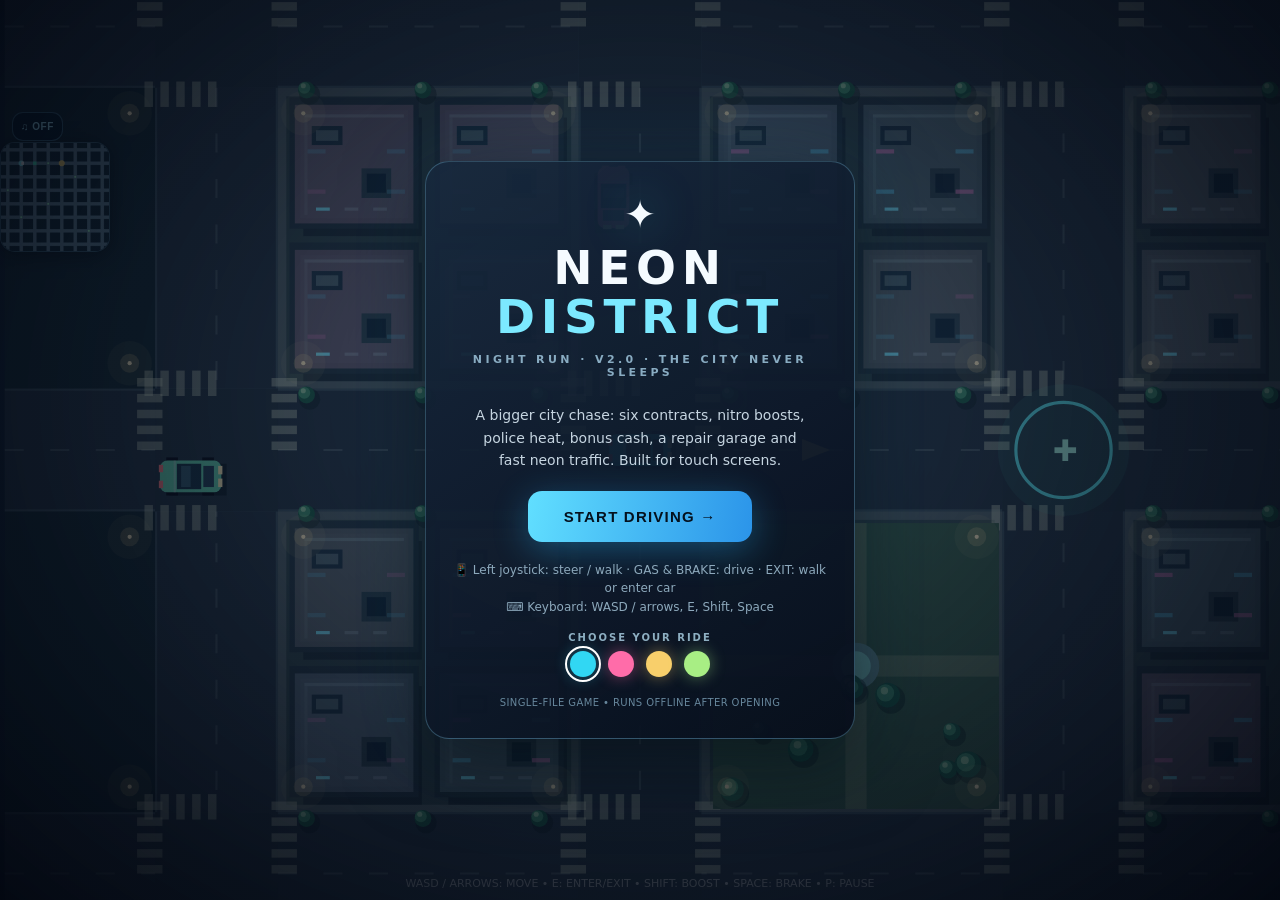
==== commit fdeccf49: "Restore Neon District v2 steering after player feedback; preserve v3 in archive" ====
--- a/arcade/neon-district-v2.html
+++ b/arcade/neon-district-v2.html
@@ -2,32 +2,20 @@
 <html lang="en">
 <head>
 <meta charset="utf-8"><meta name="viewport" content="width=device-width,initial-scale=1,maximum-scale=1,user-scalable=no,viewport-fit=cover"><meta name="theme-color" content="#0a101d">
-<title>NEON DISTRICT 3 · FLOW DRIVE — Play Online</title>
+<title>NEON DISTRICT 2 · NIGHT RUN — Play Online</title>
 <style>
 :root{--cyan:#7ce9ff;--gold:#ffd27b;--line:rgba(190,230,255,.24)}*{box-sizing:border-box}html,body{margin:0;width:100%;height:100%;overflow:hidden;background:#090f19;color:#f5fbff;font:500 14px system-ui,-apple-system,BlinkMacSystemFont,"Segoe UI",sans-serif;touch-action:none;overscroll-behavior:none}canvas{position:fixed;inset:0;width:100%;height:100%;display:block;touch-action:none}#shade{position:fixed;inset:0;background:radial-gradient(ellipse at 50% 44%,rgba(20,40,70,.33),rgba(2,6,15,.94));z-index:20;display:grid;place-items:center;padding:24px}#panel{width:min(430px,100%);text-align:center;padding:30px 25px;background:linear-gradient(145deg,rgba(23,41,61,.94),rgba(7,14,27,.95));border:1px solid rgba(138,218,255,.27);border-radius:24px;box-shadow:0 20px 80px #0009,0 0 80px #2bbdff1b}#emblem{font-size:39px;filter:drop-shadow(0 0 22px #26d6ff88)}h1{font-size:clamp(32px,6vw,47px);letter-spacing:.12em;margin:6px -8px 2px;line-height:1.05;font-weight:900}h1 span{color:var(--cyan)}#tagline{font-size:11px;letter-spacing:.31em;color:#89acc2;font-weight:800;margin-top:12px}#desc{font-size:14px;line-height:1.6;color:#c6d5e1;margin:25px auto 19px;max-width:340px}.primary{appearance:none;border:0;border-radius:14px;background:linear-gradient(100deg,#61dfff,#2b94e9);color:#04111e;font-weight:900;letter-spacing:.08em;font-size:15px;padding:17px 36px;min-width:210px;box-shadow:0 8px 35px #26b7fd55;cursor:pointer}.primary:active{transform:scale(.98)}#help{font-size:12px;color:#8da9bc;margin:19px auto 0;line-height:1.55}.hidden{display:none!important}#hud{position:fixed;z-index:5;top:max(12px,env(safe-area-inset-top));left:max(12px,env(safe-area-inset-left));right:max(12px,env(safe-area-inset-right));pointer-events:none;display:flex;justify-content:space-between;align-items:flex-start;gap:10px}.glass{background:rgba(7,16,31,.73);border:1px solid rgba(145,207,245,.22);box-shadow:0 5px 25px #0005;backdrop-filter:blur(10px);-webkit-backdrop-filter:blur(10px);border-radius:13px}.hud-left{padding:12px 15px;min-width:195px;max-width:min(340px,70vw)}.tiny{color:#79a5bb;font-size:9px;letter-spacing:.21em;font-weight:900}.mission{font-size:clamp(12px,3vw,16px);font-weight:850;margin-top:6px;letter-spacing:.005em;line-height:1.24}.detail{font-size:11px;color:#c1d3df;margin-top:5px;max-width:330px}.hud-right{display:flex;flex-direction:column;align-items:flex-end;gap:6px}.money{font-size:15px;font-weight:850;padding:10px 12px;white-space:nowrap}.money b{color:#86efb4}.meter{padding:8px 10px;white-space:nowrap;font-size:12px;font-weight:700}.stars{color:#ffca72;letter-spacing:2px}#pause{pointer-events:auto;cursor:pointer;padding:8px 10px;font-size:15px;color:white}.speed{position:fixed;pointer-events:none;z-index:4;left:50%;transform:translateX(-50%);bottom:max(16px,env(safe-area-inset-bottom));padding:8px 14px;text-align:center;min-width:85px}.speed strong{font-weight:900;font-size:21px}.speed small{color:#8cacbd;letter-spacing:.1em}.controls{position:fixed;z-index:8;inset:0;pointer-events:none}#stickWrap{pointer-events:auto;position:absolute;left:max(22px,env(safe-area-inset-left));bottom:calc(max(26px,env(safe-area-inset-bottom)) + 11px);width:clamp(108px,23vw,155px);height:clamp(108px,23vw,155px);border-radius:50%;border:2px solid #9bdcff55;background:radial-gradient(circle,#588caa40 0 20%,#14344e66 63%,#081e3488 100%);box-shadow:inset 0 0 18px #7cdfff15;touch-action:none}#knob{position:absolute;width:42%;height:42%;top:29%;left:29%;border-radius:50%;background:linear-gradient(140deg,#a9edffcc,#4fa3cb88);box-shadow:0 0 20px #4bd2fa44;border:1px solid #d1faff77;transform:translate(0,0);pointer-events:none}.buttons{position:absolute;right:max(18px,env(safe-area-inset-right));bottom:calc(max(23px,env(safe-area-inset-bottom)) + 6px);display:grid;grid-template-columns:repeat(2,69px);grid-template-rows:repeat(2,69px);gap:12px;pointer-events:none}.ctrl{pointer-events:auto;touch-action:none;user-select:none;-webkit-user-select:none;border:1px solid #b0e6ff66;border-radius:50%;background:#142b43d9;color:#eafaff;font-size:11px;letter-spacing:.04em;font-weight:900;box-shadow:inset 0 0 18px #7ee6ff1a,0 6px 20px #0007}.ctrl:active,.ctrl.down{background:#49c3ffba;color:#082033;transform:scale(.95)}#gas{background:linear-gradient(135deg,#66ecaf,#169b83);color:#042b25;grid-column:2;grid-row:2}#brake{grid-column:1;grid-row:2}#act{grid-column:1;grid-row:1}#boost{grid-column:2;grid-row:1;background:#6653aecc}#toast{position:fixed;z-index:11;left:50%;top:28%;transform:translate(-50%,-20px);background:#102945f2;color:#e4faff;border:1px solid #7ddfffb0;border-radius:15px;padding:13px 23px;text-align:center;font-weight:900;font-size:17px;pointer-events:none;opacity:0;transition:opacity .25s,transform .25s;min-width:180px;max-width:86vw;box-shadow:0 12px 45px #000a}#toast.show{opacity:1;transform:translate(-50%,0)}#minimap{position:fixed;z-index:5;right:max(12px,env(safe-area-inset-right));top:calc(max(12px,env(safe-area-inset-top)) + 130px);width:110px;height:110px;background:#0d1d2beb;border:1px solid #86cce961;border-radius:15px;box-shadow:0 3px 20px #0008;pointer-events:none}#credit{font-size:10px;color:#67879c;letter-spacing:.04em;margin-top:20px}.desktopHint{position:fixed;z-index:3;bottom:10px;left:50%;transform:translateX(-50%);color:#fff8;font-size:11px;white-space:nowrap;pointer-events:none}@media(hover:hover) and (pointer:fine){.controls{opacity:.27;transition:opacity .2s}.controls:hover{opacity:1}.desktopHint{display:block}}@media(hover:none){.desktopHint{display:none}}@media(max-height:530px){.hud-left{padding:8px 11px}.detail{display:none}#minimap{width:80px;height:80px;top:80px}.buttons{grid-template-columns:repeat(2,57px);grid-template-rows:repeat(2,57px);gap:9px}#stickWrap{width:110px;height:110px}.speed{bottom:10px}.money{padding:6px 9px}.meter{padding:5px 8px}}@media(max-width:380px){#minimap{width:85px;height:85px}.buttons{grid-template-columns:repeat(2,60px);grid-template-rows:repeat(2,60px)}}
 
 .car-options{margin:16px auto 8px;display:flex;flex-direction:column;align-items:center;gap:8px}.car-options span{font-weight:850;letter-spacing:.2em;color:#8eafc2;font-size:10px}#cars{display:flex;gap:12px;justify-content:center}.car-option{border:3px solid transparent;background:var(--car);width:26px;height:26px;border-radius:50%;cursor:pointer;box-shadow:0 0 16px color-mix(in srgb,var(--car),transparent 55%)}.car-option.selected{outline:2px solid white;outline-offset:3px}#audio{position:fixed;z-index:13;left:max(12px,env(safe-area-inset-left));top:calc(max(12px,env(safe-area-inset-top)) + 100px);background:#071a2acb;color:#a6eaff;border:1px solid #85d9fb66;border-radius:11px;padding:8px;font-size:10px;letter-spacing:.05em;font-weight:900;cursor:pointer}#garageTip{position:fixed;display:none;z-index:6;bottom:max(165px,env(safe-area-inset-bottom));left:50%;transform:translateX(-50%);padding:9px 14px;color:#b6fce9;font-size:11px;font-weight:850;pointer-events:none;white-space:nowrap}.nitro{padding:8px 9px;width:112px}.bar-label{font-size:9px;font-weight:900;display:flex;justify-content:space-between;color:#a9d8fb}.bar-shell{margin-top:5px;width:100%;height:7px;background:#162d42;border-radius:10px;overflow:hidden}#nitrobar{width:100%;height:100%;background:linear-gradient(90deg,#39d8ff,#a394ff);border-radius:10px;box-shadow:0 0 8px #56e5ff66}@media(max-height:530px){#audio{top:70px}.nitro{padding:5px 8px}#garageTip{bottom:110px}}@media(max-width:390px){.hud-left{min-width:150px}.nitro{width:90px}.money{font-size:12px}}
 #panel{max-height:calc(100dvh - 26px);overflow:auto;overscroll-behavior:contain}@media(max-height:530px){#shade{padding:8px}#panel{padding:12px 18px;border-radius:16px;width:min(560px,92vw)}#emblem{font-size:20px}h1{font-size:29px;margin:3px 0 0}#tagline{font-size:9px;margin-top:4px}.car-options{margin:6px auto 2px;gap:4px}#desc{font-size:11px;line-height:1.35;margin:7px auto}#help{display:none}#credit{display:none}.primary{padding:10px 26px;min-width:160px;font-size:13px}}
-/* v3 FLOW DRIVE: one-thumb controls, accessible stop and steering */
-#steerButtons{position:absolute;left:max(14px,env(safe-area-inset-left));bottom:calc(max(23px,env(safe-area-inset-bottom)) + 8px);display:flex;gap:10px;pointer-events:auto}
-.steerkey{width:clamp(72px,18vw,102px);height:clamp(73px,18vw,94px);border-radius:20px;border:1px solid #94e3ff99;background:#173b56de;color:#e9faff;font-weight:900;font-size:23px;letter-spacing:.01em;touch-action:none;-webkit-tap-highlight-color:transparent;box-shadow:inset 0 0 19px #79daff20,0 7px 20px #0006}
-.steerkey small{font-size:9px;display:block;margin-top:4px;letter-spacing:.13em}
-.steerkey.down{background:#5cddff;color:#092238;transform:scale(.97)}
-#stickWrap{display:none}body:not(.easy-drive) #steerButtons,body.walking #steerButtons{display:none}body:not(.easy-drive) #stickWrap,body.walking #stickWrap{display:block}
-#driveMode,#rescue{pointer-events:auto;border-radius:10px;border:1px solid #9cddff66;background:#0e354bcc;color:#dcf9ff;font-size:10px;font-weight:900;padding:9px 10px;cursor:pointer;white-space:nowrap}
-#driveMode{color:#a3ffd3}#hintArrow{position:fixed;z-index:4;bottom:calc(max(16px,env(safe-area-inset-bottom)) + 64px);left:50%;transform:translateX(-50%);pointer-events:none;color:#ffe69c;background:#0c2337d9;border:1px solid #e9c36b66;border-radius:999px;padding:6px 12px;font-size:11px;font-weight:850;white-space:nowrap}
-#gas{font-size:11px}body.easy-drive #gas{background:#155673;color:#d7fff4;border-color:#7ef4eb99}
-#tip{max-width:310px;margin:10px auto 0;color:#a6dcc4;font-size:11px;line-height:1.45}
-@media(max-height:530px){#steerButtons{bottom:11px;gap:8px}.steerkey{height:60px;width:73px;border-radius:15px}.steerkey small{font-size:8px}#hintArrow{bottom:80px;font-size:10px}#driveMode,#rescue{padding:5px 8px}}
-@media(max-width:360px){.steerkey{width:65px;height:75px}#steerButtons{gap:7px}}
 </style>
 </head>
 <body>
 <canvas id="game" aria-label="Top-down playable open city game"></canvas><canvas id="minimap" width="180" height="180" aria-hidden="true"></canvas>
-<div id="hud" class="hidden"><div class="glass hud-left"><div class="tiny">⚡ NEON DISTRICT · CHAPTER 01</div><div id="mission" class="mission">Find the first drop</div><div id="detail" class="detail">Follow the glowing waypoint</div></div><div class="hud-right"><div class="glass money">CREDITS <b id="money">$0000</b></div><div class="glass meter">♥ <span id="health">100</span> &nbsp; <span id="wanted" class="stars">☆☆☆</span></div><div class="glass nitro"><div class="bar-label">NITRO <span id="nitrotext">100%</span></div><div class="bar-shell"><div id="nitrobar"></div></div></div><button id="driveMode" title="Toggle assisted driving">EASY ✓</button><button id="rescue" title="Recover car if stuck">↻ UNSTUCK</button><button id="pause" class="glass" title="Pause game">Ⅱ</button></div></div>
-<div id="controlArea" class="controls hidden"><div id="steerButtons"><button class="steerkey" id="steerLeft" aria-label="Steer left">◀<small>LEFT</small></button><button class="steerkey" id="steerRight" aria-label="Steer right">▶<small>RIGHT</small></button></div><div id="stickWrap"><div id="knob"></div></div><div class="buttons"><button class="ctrl" id="act">EXIT</button><button class="ctrl" id="boost">BOOST</button><button class="ctrl" id="brake">BRAKE</button><button class="ctrl" id="gas">GAS</button></div></div>
-<div id="hintArrow" class="hidden">➜ FOLLOW THE GOLD ROUTE</div><div id="speed" class="glass speed hidden"><strong id="speednum">0</strong> <small id="speedunit">KM/H</small></div><div id="toast"></div><div class="glass" id="garageTip">🔧 REPAIR GARAGE · STOP HERE · $125</div><button id="audio" aria-label="Toggle sound">♫ OFF</button>
-<div id="shade"><div id="panel"><div id="emblem">✦</div><h1>NEON <span>DISTRICT</span></h1><div id="tagline">FLOW DRIVE · V3.0 · FUN FIRST</div><div id="desc">Six missions, road guidance, gentler crashes, smarter steering, police you can outrun, and a quick rescue button. No frustrating restart loop.</div><button id="play" class="primary">START DRIVING →</button><div id="help">📱 EASY MODE: tap LEFT or RIGHT to turn at the next junction · BRAKE to stop · BOOST for speed.<br>Tap EASY ✓ to switch to classic joystick + manual gas. Keyboard: WASD / arrows, E, Shift, Space</div><div id="tip">✨ SMART ROAD ASSIST slows down for turns. No time limit, and crashes never erase your progress.</div><div class="car-options"><span>CHOOSE YOUR RIDE</span><div id="cars"><button type="button" class="car-option selected" data-car="#31d7f3" style="--car:#31d7f3" aria-label="Cyan car"></button><button type="button" class="car-option" data-car="#ff6ca9" style="--car:#ff6ca9" aria-label="Pink car"></button><button type="button" class="car-option" data-car="#f8cf6b" style="--car:#f8cf6b" aria-label="Gold car"></button><button type="button" class="car-option" data-car="#a8ee84" style="--car:#a8ee84" aria-label="Green car"></button></div></div><div id="credit">SINGLE-FILE GAME • RUNS OFFLINE AFTER OPENING</div></div></div>
+<div id="hud" class="hidden"><div class="glass hud-left"><div class="tiny">⚡ NEON DISTRICT · CHAPTER 01</div><div id="mission" class="mission">Find the first drop</div><div id="detail" class="detail">Follow the glowing waypoint</div></div><div class="hud-right"><div class="glass money">CREDITS <b id="money">$0000</b></div><div class="glass meter">♥ <span id="health">100</span> &nbsp; <span id="wanted" class="stars">☆☆☆</span></div><div class="glass nitro"><div class="bar-label">NITRO <span id="nitrotext">100%</span></div><div class="bar-shell"><div id="nitrobar"></div></div></div><button id="pause" class="glass" title="Pause game">Ⅱ</button></div></div>
+<div id="controlArea" class="controls hidden"><div id="stickWrap"><div id="knob"></div></div><div class="buttons"><button class="ctrl" id="act">EXIT</button><button class="ctrl" id="boost">BOOST</button><button class="ctrl" id="brake">BRAKE</button><button class="ctrl" id="gas">GAS</button></div></div>
+<div id="speed" class="glass speed hidden"><strong id="speednum">0</strong> <small id="speedunit">KM/H</small></div><div id="toast"></div><div class="glass" id="garageTip">🔧 REPAIR GARAGE · STOP HERE · $125</div><button id="audio" aria-label="Toggle sound">♫ OFF</button>
+<div id="shade"><div id="panel"><div id="emblem">✦</div><h1>NEON <span>DISTRICT</span></h1><div id="tagline">NIGHT RUN · V2.0 · THE CITY NEVER SLEEPS</div><div id="desc">A bigger city chase: six contracts, nitro boosts, police heat, bonus cash, a repair garage and fast neon traffic. Built for touch screens.</div><button id="play" class="primary">START DRIVING →</button><div id="help">📱 Left joystick: steer / walk · GAS & BRAKE: drive · EXIT: walk or enter car<br>⌨️ Keyboard: WASD / arrows, E, Shift, Space</div><div class="car-options"><span>CHOOSE YOUR RIDE</span><div id="cars"><button type="button" class="car-option selected" data-car="#31d7f3" style="--car:#31d7f3" aria-label="Cyan car"></button><button type="button" class="car-option" data-car="#ff6ca9" style="--car:#ff6ca9" aria-label="Pink car"></button><button type="button" class="car-option" data-car="#f8cf6b" style="--car:#f8cf6b" aria-label="Gold car"></button><button type="button" class="car-option" data-car="#a8ee84" style="--car:#a8ee84" aria-label="Green car"></button></div></div><div id="credit">SINGLE-FILE GAME • RUNS OFFLINE AFTER OPENING</div></div></div>
 <div class="desktopHint">WASD / ARROWS: MOVE • E: ENTER/EXIT • SHIFT: BOOST • SPACE: BRAKE • P: PAUSE</div>
 <script>
 (()=>{'use strict';
@@ -45,109 +33,75 @@
  for(let a=0;a<3;a++){let xx=x+16+a*110;trees.push({x:xx,y:y-9,r:8});trees.push({x:xx,y:y+wide+9,r:8})}
 }
 for(let i=0;i<8;i++)for(let j=0;j<8;j++){let x=200+400*i,y=200+400*j;for(let ax of [-82,82])for(let ay of [-82,82])lamps.push({x:x+ax,y:y+ay});}
-const player={x:600,y:600,a:0,v:0,foot:false,health:100,credits:0,wanted:0,carColor:'#31d7f3',hitAt:-10,nitro:100,repairAt:-50};let easyDrive=true,pendingTurn=0;document.body.classList.add('easy-drive');
+const player={x:600,y:600,a:0,v:0,foot:false,health:100,credits:0,wanted:0,carColor:'#31d7f3',hitAt:-10,nitro:100,repairAt:-50};
 const traffic=[];const colors=['#f7b76f','#8d9dff','#ed639a','#66d5b1','#dae3f3','#b5c9ea'];
-for(let i=0;i<18;i++){let vertical=i%2===0,track=Math.floor(sr()*8),lane=(i%4<2?-25:25),dir=(i%4===0||i%4===3)?1:-1;
- traffic.push({x:vertical?200+400*track+lane:sr()*WORLD,y:vertical?sr()*WORLD:200+400*track+lane,vertical,dir,spd:65+sr()*42,color:colors[i%colors.length]});}
+for(let i=0;i<27;i++){let vertical=i%2===0,track=Math.floor(sr()*8),lane=(i%4<2?-25:25),dir=(i%4===0||i%4===3)?1:-1;
+ traffic.push({x:vertical?200+400*track+lane:sr()*WORLD,y:vertical?sr()*WORLD:200+400*track+lane,vertical,dir,spd:75+sr()*62,color:colors[i%colors.length]});}
 const cops=[];let stage=0,missionTimer=0,finished=false;let shakes=0,nightPhase=0;const garage={x:1000,y:600};const cashDrops=[{x:1400,y:600,value:90},{x:2200,y:1000,value:110},{x:1400,y:1800,value:140},{x:600,y:2200,value:140},{x:2600,y:2600,value:200},{x:200,y:1400,value:100}];let audioOn=false,actx=null;function sfx(freq=540,dur=.10,type='sine'){if(!audioOn)return;try{actx=actx||new (window.AudioContext||window.webkitAudioContext)();const o=actx.createOscillator(),g=actx.createGain();o.type=type;o.frequency.setValueAtTime(freq,actx.currentTime);o.frequency.exponentialRampToValueAtTime(Math.max(60,freq*.65),actx.currentTime+dur);g.gain.setValueAtTime(.07,actx.currentTime);g.gain.exponentialRampToValueAtTime(.001,actx.currentTime+dur);o.connect(g);g.connect(actx.destination);o.start();o.stop(actx.currentTime+dur)}catch(e){audioOn=false}}
 const tasks=[
- {x:1000,y:600,title:'01 · THE FIRST DROP',description:'Reach the glowing package · +$250',reward:250},
- {x:1800,y:1000,title:'02 · CROSS-TOWN RUN',description:'Drive to the eastern exchange · +$500',reward:500},
- {x:2600,y:1400,title:'03 · HOT DELIVERY',description:'Police alerted! Reach the south docks · +$1,000',reward:1000},
- {x:1800,y:1800,title:'04 · UNDER THE RADAR',description:'Cut across town and evade patrols · +$900',reward:900},
- {x:1000,y:2200,title:'05 · FINAL PICKUP',description:'Risky late-night cargo · +$1,500',reward:1500},
+ {x:1800,y:600,title:'01 · THE FIRST DROP',description:'Reach the glowing package · +$250',reward:250},
+ {x:2600,y:1800,title:'02 · CROSS-TOWN RUN',description:'Drive to the eastern exchange · +$500',reward:500},
+ {x:1000,y:2600,title:'03 · HOT DELIVERY',description:'Police alerted! Reach the south docks · +$1,000',reward:1000},
+ {x:200,y:1800,title:'04 · UNDER THE RADAR',description:'Cut across town and evade patrols · +$900',reward:900},
+ {x:2600,y:2600,title:'05 · FINAL PICKUP',description:'Risky late-night cargo · +$1,500',reward:1500},
  {x:600,y:600,title:'06 · HOME SAFE',description:'Bring everything back to your safehouse · +$2,500',reward:2500}
 ];
-const input={x:0,y:0,gas:false,brake:false,boost:false,act:false,left:false,right:false};const keys={};let stickPointer=null;
-function steer(){return clamp((easyDrive&&!player.foot?0:input.x)+Number(!!(keys.d||keys.ArrowRight))-Number(!!(keys.a||keys.ArrowLeft)),-1,1)}
+const input={x:0,y:0,gas:false,brake:false,boost:false,act:false};const keys={};let stickPointer=null;
+function steer(){return clamp(input.x+Number(!!(keys.d||keys.ArrowRight))-Number(!!(keys.a||keys.ArrowLeft)),-1,1)}
 function forward(){return clamp(-input.y+Number(!!(keys.w||keys.ArrowUp))-Number(!!(keys.s||keys.ArrowDown)),-1,1)}
-function interact(){if(!playing||paused||finished)return;if(!player.foot){if(Math.abs(player.v)>50){showToast('Slow down to exit the car');return}player.foot=true;player.x=clamp(player.x+Math.cos(player.a+Math.PI/2)*37,12,WORLD-12);player.y=clamp(player.y+Math.sin(player.a+Math.PI/2)*37,12,WORLD-12);updateMode();showToast('Walking mode · press ENTER to drive')}else{if(dist(player,parkedCar)<75){player.foot=false;player.x=parkedCar.x;player.y=parkedCar.y;player.a=parkedCar.a;player.v=0;updateMode();showToast('Back behind the wheel')}else showToast('Move closer to your car')}}
+function interact(){if(!playing||paused||finished)return;if(!player.foot){if(Math.abs(player.v)>50){showToast('Slow down to exit the car');return}player.foot=true;player.x=clamp(player.x+Math.cos(player.a+Math.PI/2)*37,12,WORLD-12);player.y=clamp(player.y+Math.sin(player.a+Math.PI/2)*37,12,WORLD-12);showToast('Walking mode · press ENTER to drive')}else{if(dist(player,parkedCar)<75){player.foot=false;player.x=parkedCar.x;player.y=parkedCar.y;player.a=parkedCar.a;player.v=0;showToast('Back behind the wheel')}else showToast('Move closer to your car')}}
 const parkedCar={x:player.x,y:player.y,a:player.a};
 function bindHold(id,key){const el=$(id);el.addEventListener('pointerdown',e=>{e.preventDefault();el.setPointerCapture(e.pointerId);input[key]=true;el.classList.add('down')});for(const evt of ['pointerup','pointercancel','lostpointercapture'])el.addEventListener(evt,()=>{input[key]=false;el.classList.remove('down')})}
-function bindTurn(id,dir){const btn=$(id);btn.addEventListener('pointerdown',e=>{e.preventDefault();if(!playing||paused||finished||!easyDrive||player.foot)return;pendingTurn=dir;showToast(dir<0?'← LEFT TURN QUEUED':'RIGHT TURN QUEUED →');btn.classList.add('down');setTimeout(()=>btn.classList.remove('down'),180)})}
-bindTurn('steerLeft',-1);bindTurn('steerRight',1);bindHold('gas','gas');bindHold('brake','brake');bindHold('boost','boost');$('driveMode').addEventListener('click',()=>{easyDrive=!easyDrive;document.body.classList.toggle('easy-drive',easyDrive);input.gas=false;input.left=false;input.right=false;input.x=0;input.y=0;pendingTurn=0;updateMode();showToast(easyDrive?'EASY DRIVE · Auto cruise on':'CLASSIC DRIVE · Hold GAS to move')});$('rescue').addEventListener('click',()=>rescuePlayer(false));$('act').addEventListener('pointerdown',e=>{e.preventDefault();interact()});document.querySelectorAll('.car-option').forEach(b=>b.addEventListener('click',()=>{player.carColor=b.dataset.car;document.querySelectorAll('.car-option').forEach(x=>x.classList.toggle('selected',x===b));sfx(780,.08)}));$('audio').addEventListener('click',()=>{audioOn=!audioOn;$('audio').textContent=audioOn?'♫ ON':'♫ OFF';if(audioOn)sfx(740,.12)});
+bindHold('gas','gas');bindHold('brake','brake');bindHold('boost','boost');$('act').addEventListener('pointerdown',e=>{e.preventDefault();interact()});document.querySelectorAll('.car-option').forEach(b=>b.addEventListener('click',()=>{player.carColor=b.dataset.car;document.querySelectorAll('.car-option').forEach(x=>x.classList.toggle('selected',x===b));sfx(780,.08)}));$('audio').addEventListener('click',()=>{audioOn=!audioOn;$('audio').textContent=audioOn?'♫ ON':'♫ OFF';if(audioOn)sfx(740,.12)});
 const stick=$('stickWrap'),knob=$('knob');function updateStick(e){let rect=stick.getBoundingClientRect(),rx=(e.clientX-(rect.left+rect.width/2))/(rect.width*.34),ry=(e.clientY-(rect.top+rect.height/2))/(rect.height*.34),m=Math.max(1,Math.hypot(rx,ry));input.x=rx/m;input.y=ry/m;knob.style.transform=`translate(${input.x*rect.width*.28}px,${input.y*rect.height*.28}px)`}
 stick.addEventListener('pointerdown',e=>{e.preventDefault();stickPointer=e.pointerId;stick.setPointerCapture(e.pointerId);updateStick(e)});stick.addEventListener('pointermove',e=>{if(stickPointer===e.pointerId)updateStick(e)});function releaseStick(e){if(stickPointer!==e.pointerId)return;stickPointer=null;input.x=input.y=0;knob.style.transform='translate(0,0)'}stick.addEventListener('pointerup',releaseStick);stick.addEventListener('pointercancel',releaseStick);stick.addEventListener('lostpointercapture',releaseStick);
 addEventListener('keydown',e=>{if(['ArrowDown','ArrowUp','ArrowLeft','ArrowRight','Space'].includes(e.code))e.preventDefault();if(!keys[e.key]&&(e.key.toLowerCase()==='e'))interact();if(!keys[e.key]&&(e.key.toLowerCase()==='p'||e.key==='Escape'))togglePause();keys[e.key]=true;keys[e.key.toLowerCase()]=true});addEventListener('keyup',e=>{keys[e.key]=false;keys[e.key.toLowerCase()]=false});addEventListener('blur',()=>{for(let key in keys)keys[key]=false;input.gas=input.brake=input.boost=false;document.querySelectorAll('.ctrl').forEach(x=>x.classList.remove('down'))});
-function updateMode(){ $('driveMode').textContent=easyDrive?'EASY ✓':'CLASSIC';$('gas').textContent=easyDrive?'COAST':'GAS';document.body.classList.toggle('walking',player.foot)}updateMode();
-function rescuePlayer(crashed){if(!playing||paused||finished)return;const px=clamp(200+Math.round((player.x-200)/400)*400,200,3000),py=clamp(200+Math.round((player.y-200)/400)*400,200,3000);player.x=px;player.y=py;player.v=0;player.a=0;player.foot=false;player.health=crashed?75:Math.max(55,player.health);player.wanted=0;cops.length=0;missionTimer=0;player.hitAt=total+2;pendingTurn=0;parkedCar.x=px;parkedCar.y=py;parkedCar.a=0;updateMode();showToast(crashed?'🚘 RESCUED · Keep your deliveries!':'↻ Back on the road · Keep going!')}
 function showToast(s){const t=$('toast');t.textContent=s;t.classList.add('show');toastTimer=2.5}
 function setPanel(title,desc,button){$('shade').classList.remove('hidden');$('panel').querySelector('h1').innerHTML=title;$('desc').textContent=desc;$('play').textContent=button;}
 function togglePause(){if(!playing||finished)return;paused=!paused;if(paused){setPanel('CITY <span>PAUSED</span>','Take a break. Your city is right where you left it.','RESUME →')}else $('shade').classList.add('hidden')}
-$('pause').addEventListener('click',togglePause);$('play').addEventListener('click',()=>{if(!playing||finished){reset()}paused=false;playing=true;$('shade').classList.add('hidden');$('hud').classList.remove('hidden');$('controlArea').classList.remove('hidden');$('speed').classList.remove('hidden');$('hintArrow').classList.remove('hidden');showToast('EASY DRIVE · TAP LEFT / RIGHT before a junction');sfx(880,.12);lastTime=performance.now()});
-function reset(){Object.assign(player,{x:600,y:600,a:0,v:0,foot:false,health:100,credits:0,wanted:0,hitAt:-10,nitro:100,repairAt:-50});cashDrops.forEach(c=>c.taken=false);Object.assign(parkedCar,{x:600,y:600,a:0});stage=0;finished=false;missionTimer=0;total=0;pendingTurn=0;cops.length=0;updateMode();refreshHUD()}
+$('pause').addEventListener('click',togglePause);$('play').addEventListener('click',()=>{if(!playing||finished){reset()}paused=false;playing=true;$('shade').classList.add('hidden');$('hud').classList.remove('hidden');$('controlArea').classList.remove('hidden');$('speed').classList.remove('hidden');showToast('Night Run! Grab cash, avoid cops, follow the beacon');sfx(880,.12);lastTime=performance.now()});
+function reset(){Object.assign(player,{x:600,y:600,a:0,v:0,foot:false,health:100,credits:0,wanted:0,hitAt:-10,nitro:100,repairAt:-50});cashDrops.forEach(c=>c.taken=false);Object.assign(parkedCar,{x:600,y:600,a:0});stage=0;finished=false;missionTimer=0;total=0;cops.length=0;refreshHUD()}
 function rectHit(x,y,r=13){if(x<16||y<16||x>WORLD-16||y>WORLD-16)return true;for(const b of blocks)if(x+r>b.x&&x-r<b.x+b.w&&y+r>b.y&&y-r<b.y+b.h)return true;return false}
 function moveEntity(o,nx,ny,r){const movedX=!rectHit(nx,o.y,r),movedY=!rectHit(movedX?nx:o.x,ny,r);if(movedX)o.x=nx;if(movedY)o.y=ny;return movedX&&movedY}
-function hit(dmg){if(total-player.hitAt<2.5)return;player.hitAt=total;player.health=Math.max(0,player.health-dmg);shakes=4;showToast('Bump! −'+dmg+' HP');sfx(130,.13,'sawtooth');if(navigator.vibrate)navigator.vibrate(40);if(player.health<=0)rescuePlayer(true)}
-function callCops(){if(cops.length)return;for(let i=0;i<2;i++){let a=(i/2)*TAU+2,cx=clamp(player.x+Math.cos(a)*350,70,WORLD-70),cy=clamp(player.y+Math.sin(a)*350,70,WORLD-70);cops.push({x:cx,y:cy,a:a+Math.PI,v:0,blink:i})}showToast('🚨 Patrols are searching for you!')}
+function hit(dmg){if(total-player.hitAt<1.6)return;player.hitAt=total;player.health=Math.max(0,player.health-dmg);player.wanted=Math.max(player.wanted,1);shakes=10;showToast('Collision! −'+dmg+' health');sfx(130,.22,'sawtooth');if(navigator.vibrate)navigator.vibrate(60);if(player.health<=0)endGame(false)}
+function callCops(){if(cops.length)return;for(let i=0;i<3;i++){let a=(i/3)*TAU+2,cx=clamp(player.x+Math.cos(a)*350,70,WORLD-70),cy=clamp(player.y+Math.sin(a)*350,70,WORLD-70);cops.push({x:cx,y:cy,a:a+Math.PI,v:0,blink:i})}showToast('🚨 Patrols are searching for you!')}
 function wrapAngle(a){return Math.atan2(Math.sin(a),Math.cos(a))}
 function update(dt){total+=dt;if(toastTimer>0){toastTimer-=dt;if(toastTimer<=0)$('toast').classList.remove('show')}
  const boost=(input.boost||keys.Shift)&&!player.foot&&player.nitro>2;const accel=boost?890:540;if(boost){player.nitro=Math.max(0,player.nitro-34*dt)}else{player.nitro=Math.min(100,player.nitro+10*dt)}
  if(!player.foot){
-  const steerAmount=steer(),turning=Math.abs(steerAmount)>.12;
-  if(easyDrive){
-    // Thumb-friendly continuous cruise: turning automatically slows the car enough to clear intersections.
-    const desired=input.brake||keys[' ']||keys.Space?0:input.gas?0:(boost?395:235);
-    const capped=turning?Math.min(desired,125):desired;
-    const rate=capped>player.v?300:690;
-    player.v+=clamp(capped-player.v,-rate*dt,rate*dt);
-    if(Math.abs(player.v)<1)player.v=0;
-  }else{
-    let fwd=(input.gas?1:0)-(input.brake?1:0)+(keys.w||keys.ArrowUp?1:0)-(keys.s||keys.ArrowDown?1:0);fwd=clamp(fwd,-1,1);
-    if(fwd!==0)player.v+=fwd*(boost?680:380)*dt;else player.v*=Math.exp(-2.0*dt);
-    if(keys[' ']||keys.Space)player.v*=Math.exp(-7*dt);
-    player.v=clamp(player.v,-125,boost?500:355);
-    if(turning&&Math.abs(player.v)>175)player.v-=Math.sign(player.v)*600*dt;
-    if(Math.abs(player.v)<1)player.v=0;
-  }
-  const rate=2.15*clamp(Math.abs(player.v)/88,.0,1);
-  player.a+=steerAmount*rate*dt*(player.v>=0?1:-1);
-  // One-tap turning: execute a clean 90° turn when the car reaches a junction.
-  if(easyDrive&&pendingTurn){
-    const axis=Math.abs(Math.cos(player.a))>=Math.abs(Math.sin(player.a))?'x':'y';
-    const sign=(axis==='x'?Math.cos(player.a):Math.sin(player.a))>=0?1:-1;
-    let junction=200+400*Math.round((player[axis]-200)/400);
-    if(sign>0&&junction<player[axis]-22)junction+=400;
-    if(sign<0&&junction>player[axis]+22)junction-=400;
-    const crossAxis=axis==='x'?'y':'x',crossRoad=200+400*Math.round((player[crossAxis]-200)/400);
-    if(junction>=200&&junction<=3000&&Math.abs(junction-player[axis])<22&&Math.abs(player[crossAxis]-crossRoad)<70){
-      player[axis]=junction;player[crossAxis]=crossRoad;
-      player.a=Math.round(player.a/(Math.PI/2))*(Math.PI/2)+pendingTurn*(Math.PI/2);
-      player.v=Math.min(player.v,110);pendingTurn=0;sfx(650,.08);
-    }
-  }
-  // Soft straightening when hands are released; never fights an active turn.
-  if(easyDrive&&!turning&&Math.abs(player.v)>35){const cardinal=Math.round(player.a/(Math.PI/2))*Math.PI/2,diff=wrapAngle(cardinal-player.a);if(Math.abs(diff)<.58)player.a+=diff*Math.min(1,1.75*dt);}
-  // Assisted braking before a wall, instead of repeated full-speed impact.
-  if(easyDrive&&player.v>65&&rectHit(player.x+Math.cos(player.a)*48,player.y+Math.sin(player.a)*48,18))player.v=Math.max(0,player.v-740*dt);
-  const ok=moveEntity(player,player.x+Math.cos(player.a)*player.v*dt,player.y+Math.sin(player.a)*player.v*dt,19);
-  if(!ok){if(Math.abs(player.v)>115)hit(Math.min(9,Math.ceil(Math.abs(player.v)/38)));player.v*=-.05;}
+  let fwd=(input.gas?1:0)-(input.brake?1:0)+(keys.w||keys.ArrowUp?1:0)-(keys.s||keys.ArrowDown?1:0);fwd=clamp(fwd,-1,1);
+  if(fwd!==0)player.v+=fwd*accel*dt;else player.v*=Math.exp(-2.4*dt);
+  if(keys[' ']||keys.Space){player.v*=Math.exp(-7*dt)}
+  player.v=clamp(player.v,-210,boost?760:540);if(Math.abs(player.v)<1)player.v=0;
+  let steerAmount=steer();player.a+=steerAmount*clamp(Math.abs(player.v)/140,.0,1)*2.1*dt*(player.v>=0?1:-1);
+  const before={x:player.x,y:player.y};let ok=moveEntity(player,player.x+Math.cos(player.a)*player.v*dt,player.y+Math.sin(player.a)*player.v*dt,19);
+  if(!ok){if(Math.abs(player.v)>135)hit(Math.min(28,Math.ceil(Math.abs(player.v)/23)));player.v*=-.16}
   parkedCar.x=player.x;parkedCar.y=player.y;parkedCar.a=player.a;
  }else{
   let dx=steer(),dy=forward(),m=Math.hypot(dx,dy);if(m>1){dx/=m;dy/=m}let pace=(keys.Shift?265:185)*dt;moveEntity(player,player.x+dx*pace,player.y-dy*pace,10);if(m>.12)player.a=Math.atan2(-dy,dx);
  }
- for(const car of traffic){const v=car.spd*dt*car.dir;if(car.vertical){car.y+=v;if(car.y>WORLD+60)car.y=-60;if(car.y<-60)car.y=WORLD+60}else{car.x+=v;if(car.x>WORLD+60)car.x=-60;if(car.x<-60)car.x=WORLD+60}if(dist(player,car)<(player.foot?23:35)){if(!player.foot){player.v*=.68;hit(5)}else{hit(5)}}}
+ for(const car of traffic){const v=car.spd*dt*car.dir;if(car.vertical){car.y+=v;if(car.y>WORLD+60)car.y=-60;if(car.y<-60)car.y=WORLD+60}else{car.x+=v;if(car.x>WORLD+60)car.x=-60;if(car.x<-60)car.x=WORLD+60}if(dist(player,car)<(player.foot?23:35)){if(!player.foot){player.v*=.64;player.wanted=Math.min(3,player.wanted+1);hit(10)}else{hit(8)}}}
  // Patrol cars follow the road network approximately, with a limited steering rate.
- if(player.wanted>0){missionTimer+=dt;if(stage>=2||player.wanted>=2)callCops();for(const cp of cops){let da=Math.atan2(player.y-cp.y,player.x-cp.x),angleDiff=wrapAngle(da-cp.a);cp.a+=clamp(angleDiff,-1.6*dt,1.6*dt);cp.v=clamp(cp.v+200*dt,0,175);let nx=cp.x+Math.cos(cp.a)*cp.v*dt,ny=cp.y+Math.sin(cp.a)*cp.v*dt; if(!moveEntity(cp,nx,ny,17)){cp.a+=.9;cp.v*=.6}if(dist(player,cp)<36){hit(4);player.v*=.88} }
-  if(missionTimer>13){player.wanted=Math.max(0,player.wanted-1);missionTimer=0;if(!player.wanted)cops.length=0}
+ if(player.wanted>0){missionTimer+=dt;if(stage>=2||player.wanted>=2)callCops();for(const cp of cops){let da=Math.atan2(player.y-cp.y,player.x-cp.x),angleDiff=wrapAngle(da-cp.a);cp.a+=clamp(angleDiff,-1.6*dt,1.6*dt);cp.v=clamp(cp.v+320*dt,0,340);let nx=cp.x+Math.cos(cp.a)*cp.v*dt,ny=cp.y+Math.sin(cp.a)*cp.v*dt; if(!moveEntity(cp,nx,ny,17)){cp.a+=.9;cp.v*=.6}if(dist(player,cp)<38){hit(9);player.v*=.76} }
+  if(stage!==2&&missionTimer>18){player.wanted=Math.max(0,player.wanted-1);missionTimer=0;if(!player.wanted)cops.length=0}
  }
  const task=tasks[stage];if(task&&dist(player,task)<(player.foot?60:85)){
-   if(stage===2){player.wanted=1;if(cops.length===0)callCops()}
+   if(stage===2){player.wanted=Math.max(2,player.wanted);if(cops.length===0)callCops()}
    player.credits+=task.reward;stage++;missionTimer=0;
-   if(stage===2){player.wanted=1;callCops()}else{player.wanted=0;cops.length=0}player.health=Math.min(100,player.health+10);
+   if(stage===2){player.wanted=2;callCops()}
    showToast('✓ DELIVERY COMPLETE · +$'+task.reward.toLocaleString());if(navigator.vibrate)navigator.vibrate([35,45,35]);
    sfx(920,.20);if(stage>=tasks.length){endGame(true)}
  }
  // Extra cash pickups and the automatic repair stop are intentionally on reachable roads.
  for(const drop of cashDrops){if(!drop.taken&&dist(player,drop)<45){drop.taken=true;player.credits+=drop.value;showToast('BONUS CASH +$'+drop.value);sfx(1200,.16)}}
- player.health=Math.min(100,player.health+0.33*dt);const atGarage=dist(player,garage)<85&&!player.foot;const garageTip=$('garageTip');garageTip.style.display=atGarage&&player.health<95?'block':'none';if(atGarage&&Math.abs(player.v)<33&&player.health<95&&total-player.repairAt>15){if(player.credits>=125){player.credits-=125;player.health=Math.min(100,player.health+45);player.nitro=100;player.repairAt=total;showToast('🔧 REPAIRED +45 HP · NITRO REFILLED');sfx(850,.25)}else if(total-player.repairAt>40){player.repairAt=total;showToast('Repair costs $125 · earn more credits')}}
+ const atGarage=dist(player,garage)<85&&!player.foot;const garageTip=$('garageTip');garageTip.style.display=atGarage&&player.health<95?'block':'none';if(atGarage&&Math.abs(player.v)<33&&player.health<95&&total-player.repairAt>15){if(player.credits>=125){player.credits-=125;player.health=Math.min(100,player.health+45);player.nitro=100;player.repairAt=total;showToast('🔧 REPAIRED +45 HP · NITRO REFILLED');sfx(850,.25)}else if(total-player.repairAt>40){player.repairAt=total;showToast('Repair costs $125 · earn more credits')}}
  // Smooth-follow camera, biased slightly in the travel direction.
  let ahead=player.foot?0:Math.min(95,Math.abs(player.v)*.2),tx=player.x+Math.cos(player.a)*ahead,ty=player.y+Math.sin(player.a)*ahead;
  cam.x+=(tx-cam.x)*Math.min(1,5*dt);cam.y+=(ty-cam.y)*Math.min(1,5*dt);
  refreshHUD();
 }
-function endGame(win){finished=true;paused=true;sfx(win?900:120,.50);try{const best=Number(localStorage.getItem('neondistrict_best')||0);if(player.credits>best)localStorage.setItem('neondistrict_best',String(player.credits))}catch(e){}setPanel(win?'MISSION <span>COMPLETE</span>':'CAR <span>WRECKED</span>',win?'You finished all six city jobs and earned $'+player.credits.toLocaleString()+'. Night Run completed!':'The chase caught up with you. You collected $'+player.credits.toLocaleString()+' before the run ended.','PLAY AGAIN →');$('hud').classList.add('hidden');$('controlArea').classList.add('hidden');$('speed').classList.add('hidden');$('hintArrow').classList.add('hidden')}
-function refreshHUD(){const t=tasks[stage];$('mission').textContent=t?t.title:'ALL MISSIONS COMPLETE';$('detail').textContent=t?t.description:'';$('money').textContent='$'+player.credits.toLocaleString().padStart(4,'0');$('health').textContent=Math.round(player.health);$('wanted').textContent='★'.repeat(player.wanted)+'☆'.repeat(3-player.wanted);$('speednum').textContent=player.foot?'WALK':Math.round(Math.abs(player.v)*.3);$('speedunit').textContent=player.foot?'MODE':'KM/H';$('nitrobar').style.width=player.nitro.toFixed(1)+'%';$('nitrotext').textContent=Math.round(player.nitro)+'%';$('act').textContent=player.foot?'ENTER':'EXIT';$('hintArrow').textContent=pendingTurn?'✦ '+(pendingTurn<0?'LEFT':'RIGHT')+' TURN QUEUED · NEXT JUNCTION':t?'✦ '+Math.round((Math.abs(t.x-player.x)+Math.abs(t.y-player.y))/20)*20+' UNITS TO NEXT DROP':'ALL DELIVERIES DONE'}
+function endGame(win){finished=true;paused=true;sfx(win?900:120,.50);try{const best=Number(localStorage.getItem('neondistrict_best')||0);if(player.credits>best)localStorage.setItem('neondistrict_best',String(player.credits))}catch(e){}setPanel(win?'MISSION <span>COMPLETE</span>':'CAR <span>WRECKED</span>',win?'You finished all six city jobs and earned $'+player.credits.toLocaleString()+'. Night Run completed!':'The chase caught up with you. You collected $'+player.credits.toLocaleString()+' before the run ended.','PLAY AGAIN →');$('hud').classList.add('hidden');$('controlArea').classList.add('hidden');$('speed').classList.add('hidden')}
+function refreshHUD(){const t=tasks[stage];$('mission').textContent=t?t.title:'ALL MISSIONS COMPLETE';$('detail').textContent=t?t.description:'';$('money').textContent='$'+player.credits.toLocaleString().padStart(4,'0');$('health').textContent=player.health;$('wanted').textContent='★'.repeat(player.wanted)+'☆'.repeat(3-player.wanted);$('speednum').textContent=player.foot?'WALK':Math.round(Math.abs(player.v)*.3);$('speedunit').textContent=player.foot?'MODE':'KM/H';$('nitrobar').style.width=player.nitro.toFixed(1)+'%';$('nitrotext').textContent=Math.round(player.nitro)+'%';$('act').textContent=player.foot?'ENTER':'EXIT'}
 function view(){ctx.setTransform(dpr,0,0,dpr,0,0);ctx.fillStyle='#142536';ctx.fillRect(0,0,vw,vh);ctx.translate(vw/2+(shakes?Math.sin(total*44)*shakes:0),vh/2+(shakes?Math.cos(total*39)*shakes:0));shakes=Math.max(0,shakes-.7);ctx.scale(cam.zoom,cam.zoom);ctx.translate(-cam.x,-cam.y)}
 function visible(x,y,w=0,h=0,pad=200){let rx=(vw/2)/cam.zoom+pad,ry=(vh/2)/cam.zoom+pad;return x+w>cam.x-rx&&x<cam.x+rx&&y+h>cam.y-ry&&y<cam.y+ry}
 function box(x,y,w,h,col){ctx.fillStyle=col;ctx.fillRect(x,y,w,h)}
@@ -178,8 +132,7 @@
  ctx.restore()}
 function man(x,y,a){if(!visible(x-20,y-20,40,40))return;ctx.save();ctx.translate(x,y);ctx.rotate(a);circle(1,2,8,'#03172588');circle(0,0,7,'#f5b66a');circle(4,0,4,'#74eeae');box(-3,-2,7,4,'#183e4e');ctx.restore()}
 function waypoint(t){if(!t)return;let bounce=Math.sin(total*3)*8;circle(t.x,t.y,36,'#ffd36f16');ctx.strokeStyle='#ffd26a';ctx.lineWidth=3;ctx.beginPath();ctx.arc(t.x,t.y,35+Math.sin(total*3)*3,0,TAU);ctx.stroke();circle(t.x,t.y,10,'#ffda7a');circle(t.x,t.y,5,'#ffffff');ctx.save();ctx.translate(t.x,t.y-53+bounce);poly([[-12,-20],[12,-20],[12,0],[0,12],[-12,0]],'#ffd47f');ctx.restore()}
-function routeGlow(){const t=tasks[stage];if(!t)return;ctx.save();ctx.strokeStyle='#f4cc65aa';ctx.lineWidth=11;ctx.globalAlpha=.32;ctx.setLineDash([20,23]);ctx.beginPath();const ry=200+400*Math.round((player.y-200)/400),rx=200+400*Math.round((player.x-200)/400);ctx.moveTo(player.x,player.y);if(Math.abs(Math.cos(player.a))>=Math.abs(Math.sin(player.a))){ctx.lineTo(player.x,ry);ctx.lineTo(t.x,ry);ctx.lineTo(t.x,t.y)}else{ctx.lineTo(rx,player.y);ctx.lineTo(rx,t.y);ctx.lineTo(t.x,t.y)}ctx.stroke();ctx.restore()}
-function render(){view();background();routeGlow();for(const drop of cashDrops){if(!drop.taken&&visible(drop.x-30,drop.y-30,60,60)){circle(drop.x,drop.y,21+Math.sin(total*4)*3,'#76ffc633');circle(drop.x,drop.y,9,'#a5ffcc');circle(drop.x,drop.y,4,'#fffbe3')}}circle(garage.x,garage.y,62,'#55f3dd16');ctx.strokeStyle='#60ecf4';ctx.lineWidth=3;ctx.beginPath();ctx.arc(garage.x,garage.y,45,0,TAU);ctx.stroke();ctx.font='bold 28px system-ui';ctx.fillStyle='#b0ffeb';ctx.fillText('✚',garage.x-10,garage.y+10);for(const t of traffic){car(t.x,t.y,t.vertical?(t.dir>0?Math.PI/2:-Math.PI/2):(t.dir>0?0:Math.PI),t.color)}for(const cp of cops)car(cp.x,cp.y,cp.a,'#e5eefa',true);
+function render(){view();background();for(const drop of cashDrops){if(!drop.taken&&visible(drop.x-30,drop.y-30,60,60)){circle(drop.x,drop.y,21+Math.sin(total*4)*3,'#76ffc633');circle(drop.x,drop.y,9,'#a5ffcc');circle(drop.x,drop.y,4,'#fffbe3')}}circle(garage.x,garage.y,62,'#55f3dd16');ctx.strokeStyle='#60ecf4';ctx.lineWidth=3;ctx.beginPath();ctx.arc(garage.x,garage.y,45,0,TAU);ctx.stroke();ctx.font='bold 28px system-ui';ctx.fillStyle='#b0ffeb';ctx.fillText('✚',garage.x-10,garage.y+10);for(const t of traffic){car(t.x,t.y,t.vertical?(t.dir>0?Math.PI/2:-Math.PI/2):(t.dir>0?0:Math.PI),t.color)}for(const cp of cops)car(cp.x,cp.y,cp.a,'#e5eefa',true);
  waypoint(tasks[stage]);if(player.foot){car(parkedCar.x,parkedCar.y,parkedCar.a,player.carColor);man(player.x,player.y,player.a)}else{car(player.x,player.y,player.a,player.carColor)}
  ctx.setTransform(dpr,0,0,dpr,0,0); // draw screen-space navigational pointer
  const t=tasks[stage];if(t){const sx=(t.x-cam.x)*cam.zoom+vw/2,sy=(t.y-cam.y)*cam.zoom+vh/2;if(sx<55||sx>vw-55||sy<135||sy>vh-100){let angle=Math.atan2(sy-vh/2,sx-vw/2),radius=Math.min(vw*.31,vh*.3,170),ax=vw/2+Math.cos(angle)*radius,ay=vh/2+Math.sin(angle)*radius;ctx.save();ctx.translate(ax,ay);ctx.rotate(angle);poly([[20,0],[-8,-11],[-8,11]],'#ffd474');ctx.restore()}}
@@ -188,8 +141,6 @@
 document.addEventListener('visibilitychange',()=>{if(document.hidden&&playing&&!paused)togglePause()});
 function frame(t){let dt=Math.min(.05,Math.max(0,(t-lastTime)/1000));lastTime=t;if(playing&&!paused)update(dt);if(playing)render();else if(!playing){cam.x=player.x;cam.y=player.y;render()}requestAnimationFrame(frame)}
 requestAnimationFrame(frame);
-// Public read-only diagnostics for reproducible touch tests.
-window.neonStatus=()=>({pendingTurn,x:+player.x.toFixed(1),y:+player.y.toFixed(1),heading:+player.a.toFixed(2),speed:+player.v.toFixed(1),mission:stage+1,health:Math.round(player.health),credits:player.credits,easyDrive,playing,paused,cops:cops.length});
 // Reveal a useful error message instead of trapping the player in a frozen screen.
 addEventListener('error',event=>{console.error('Neon District error:',event.error||event.message)});
 })();
